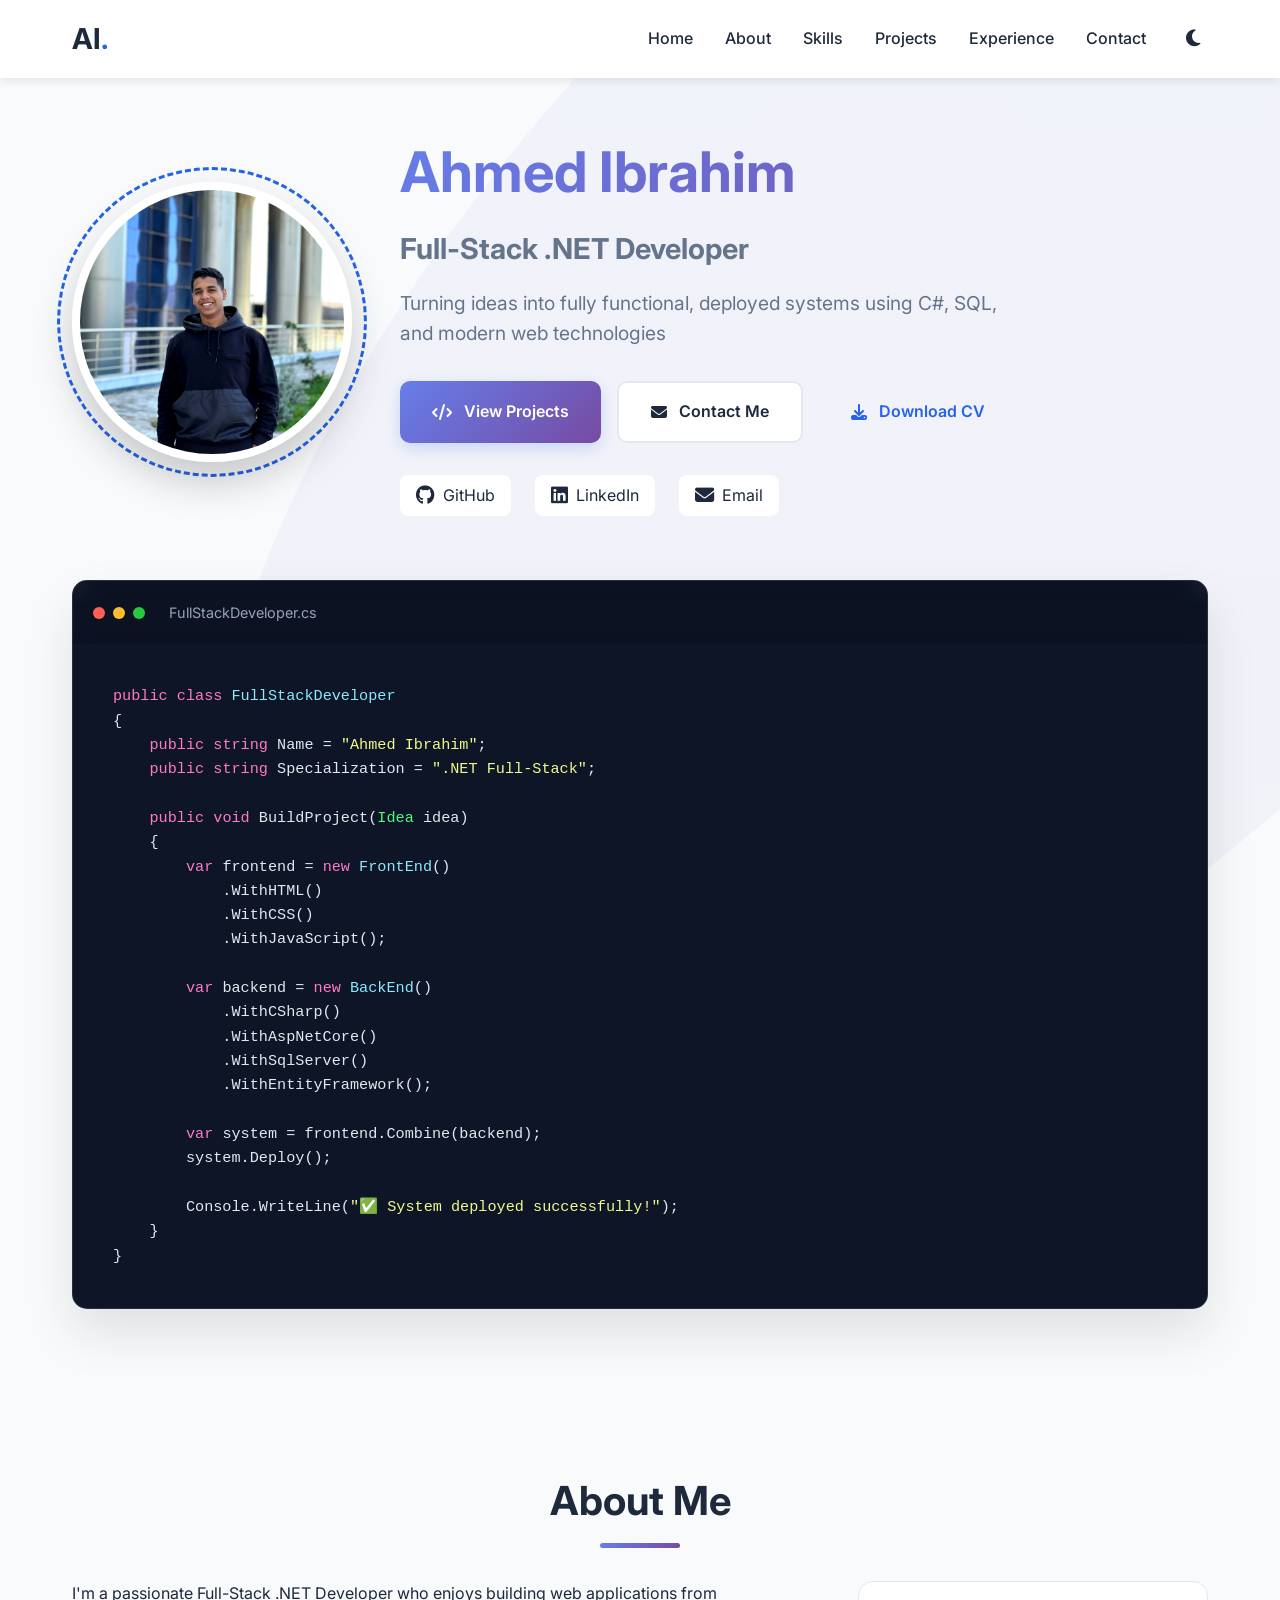
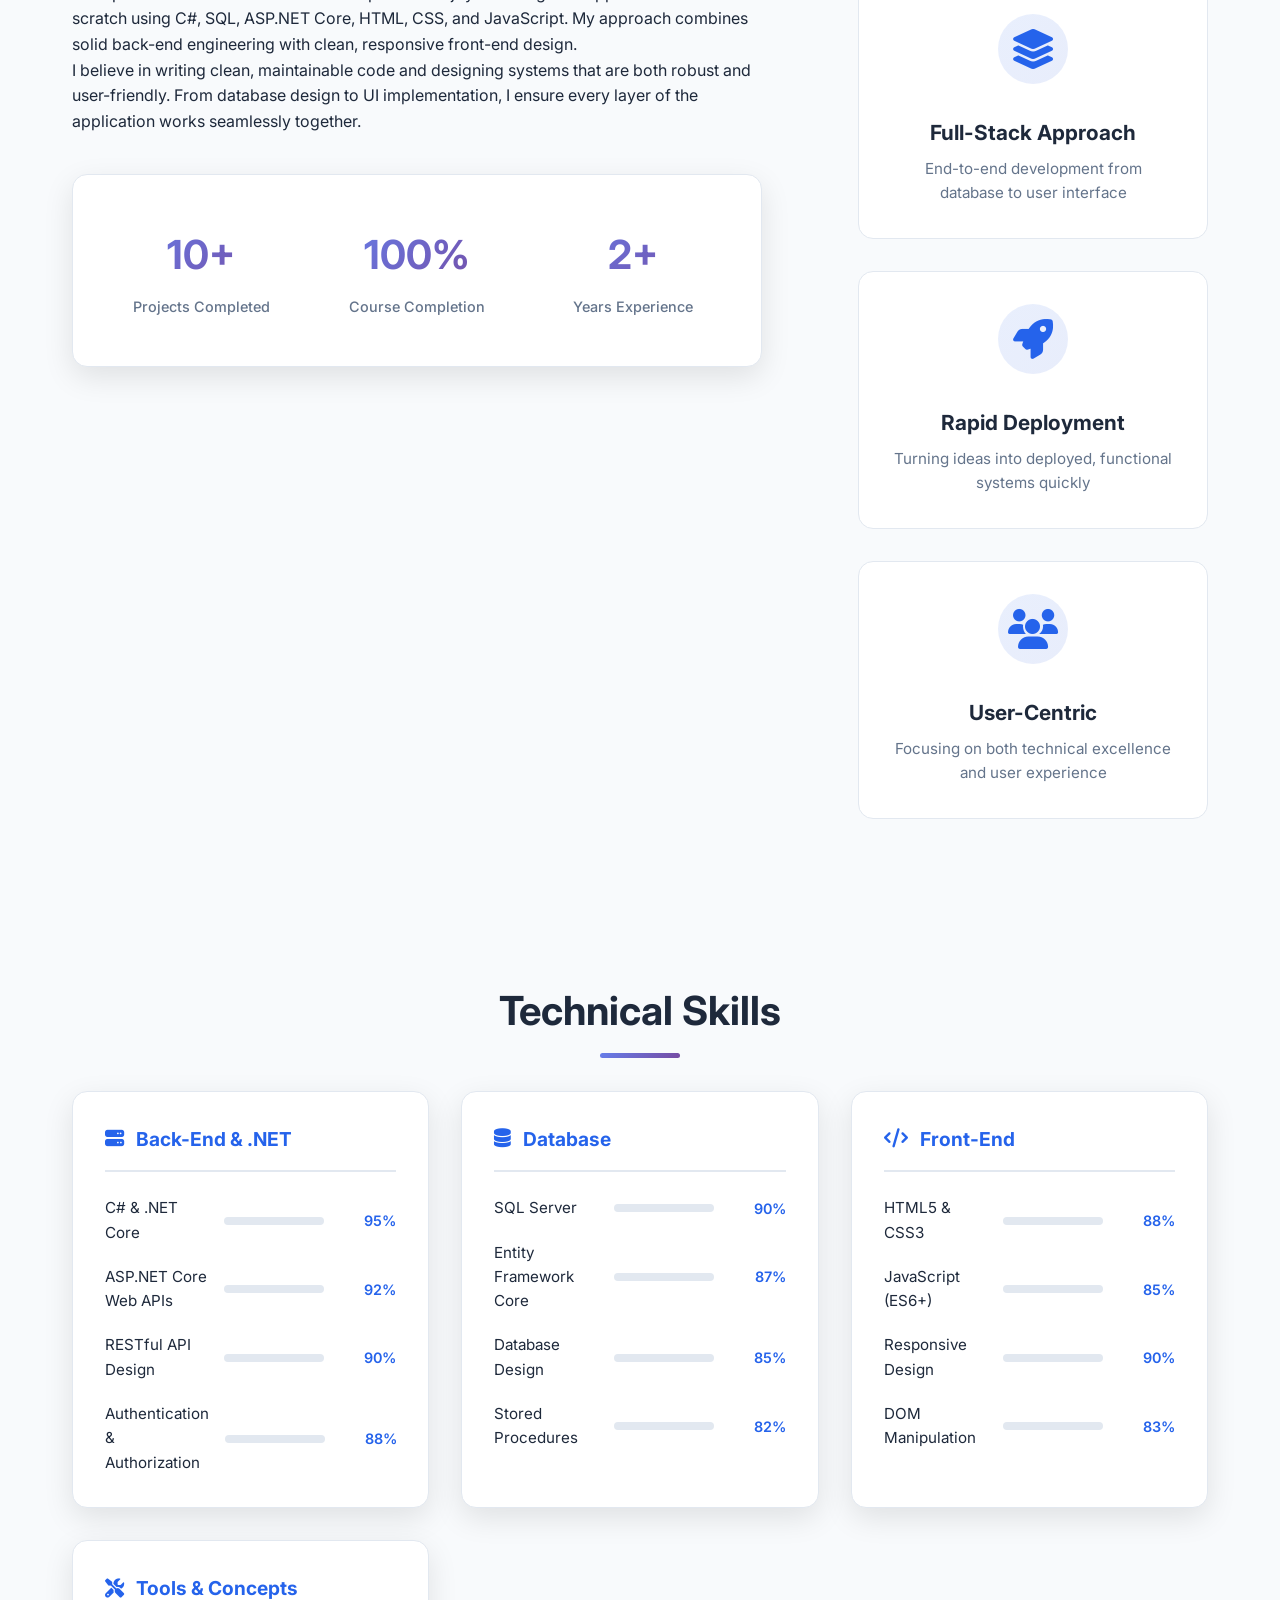
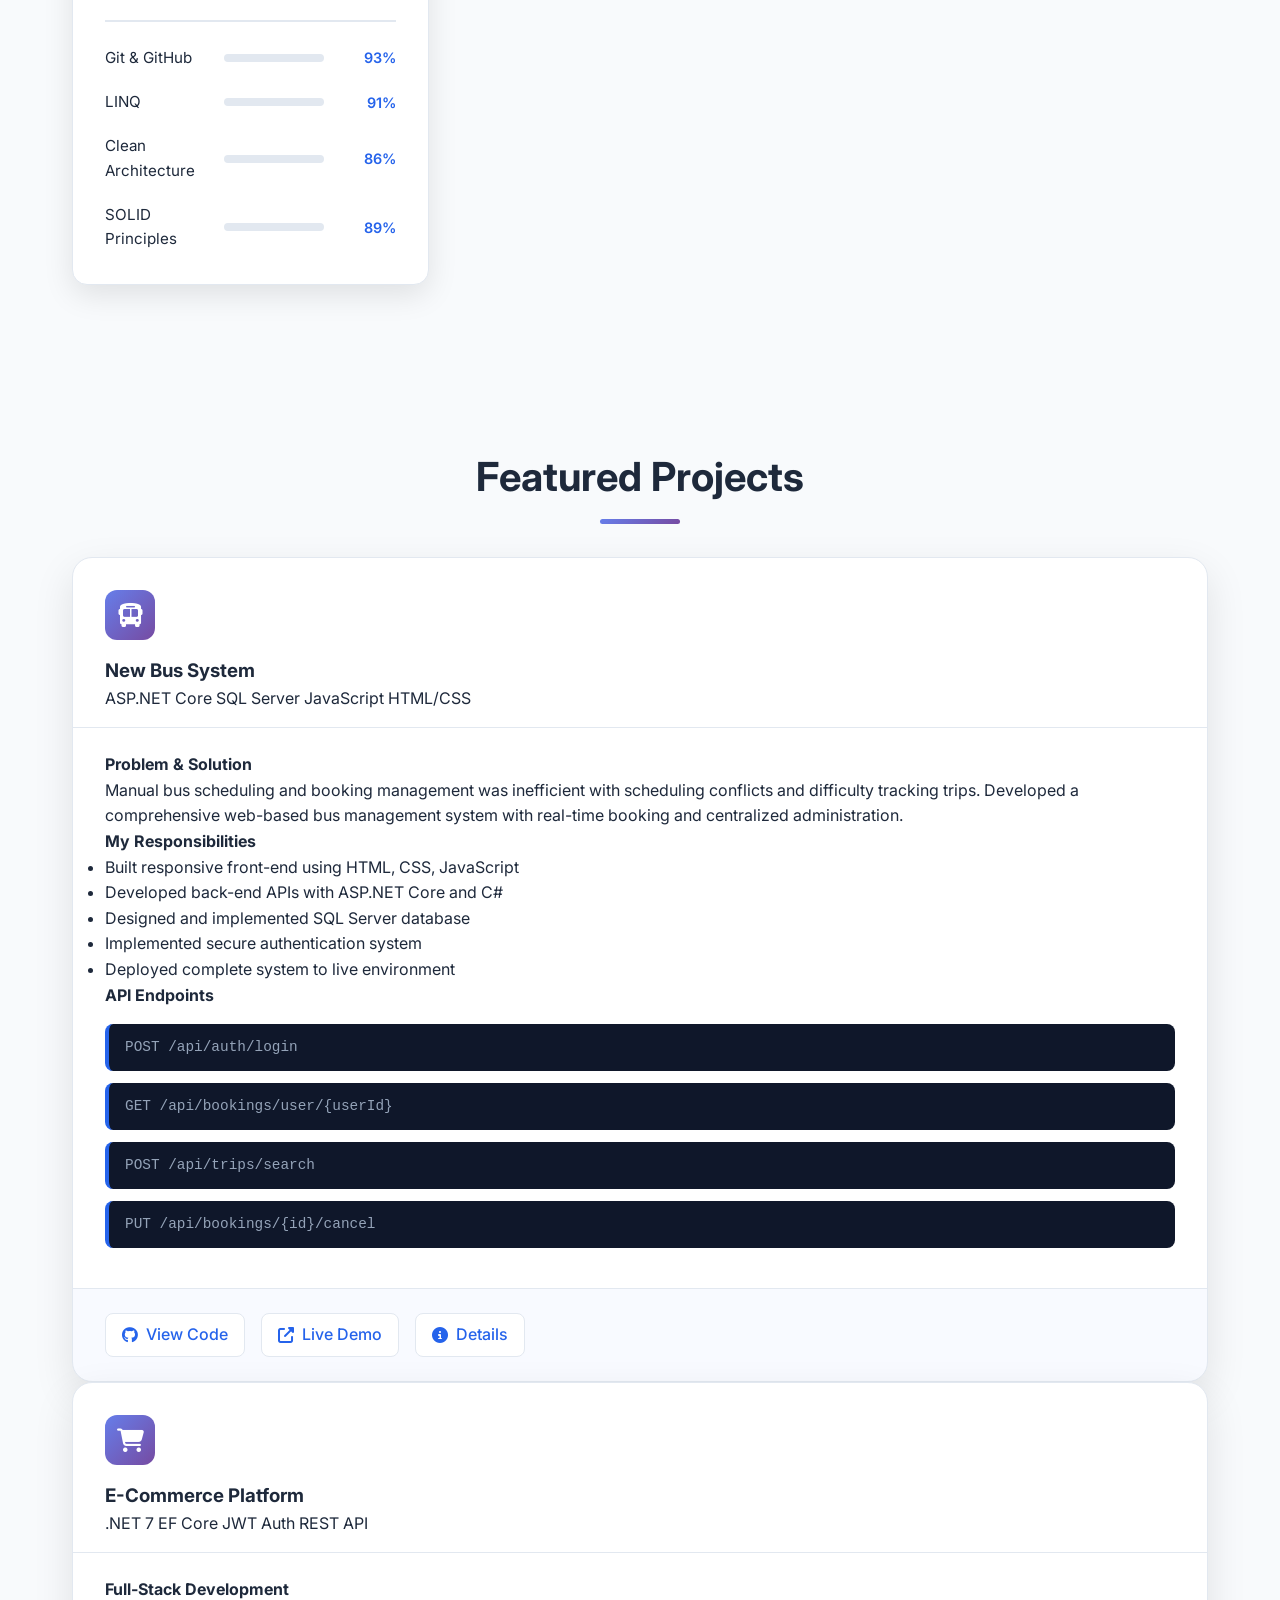
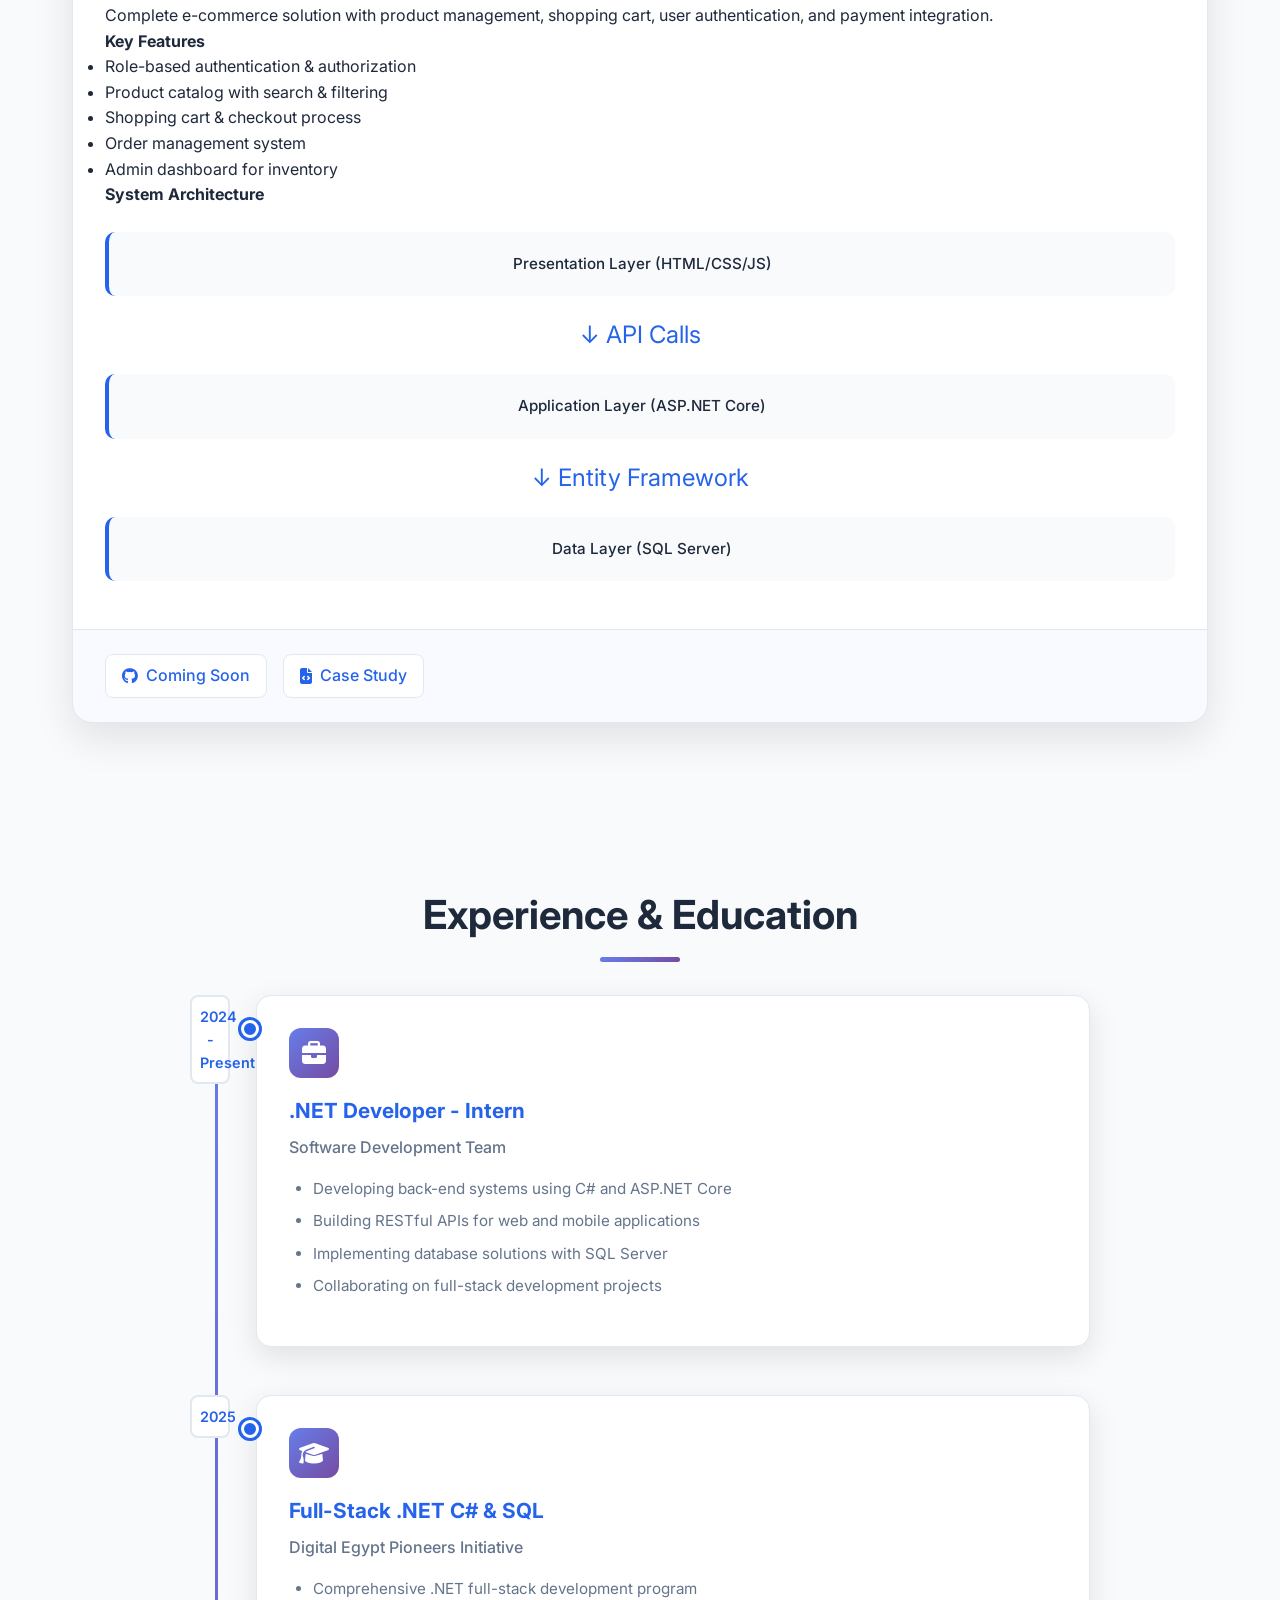
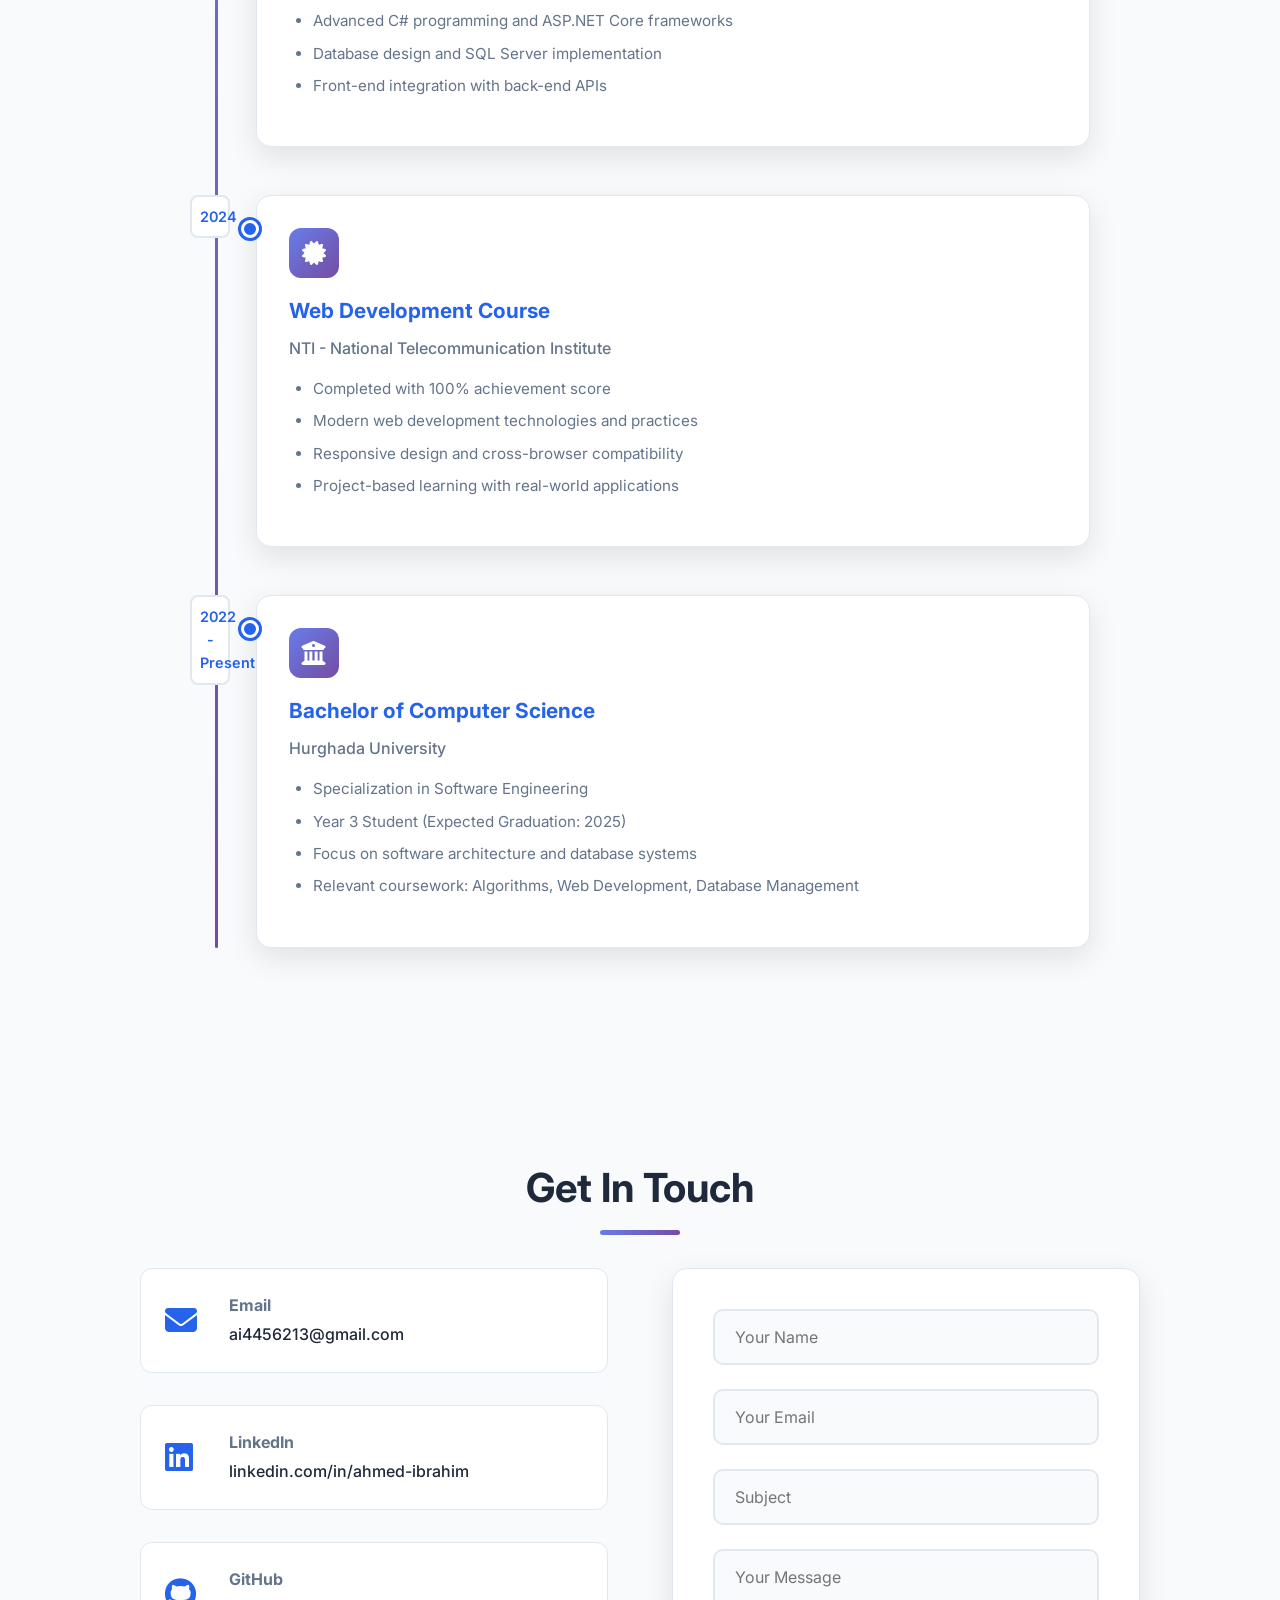
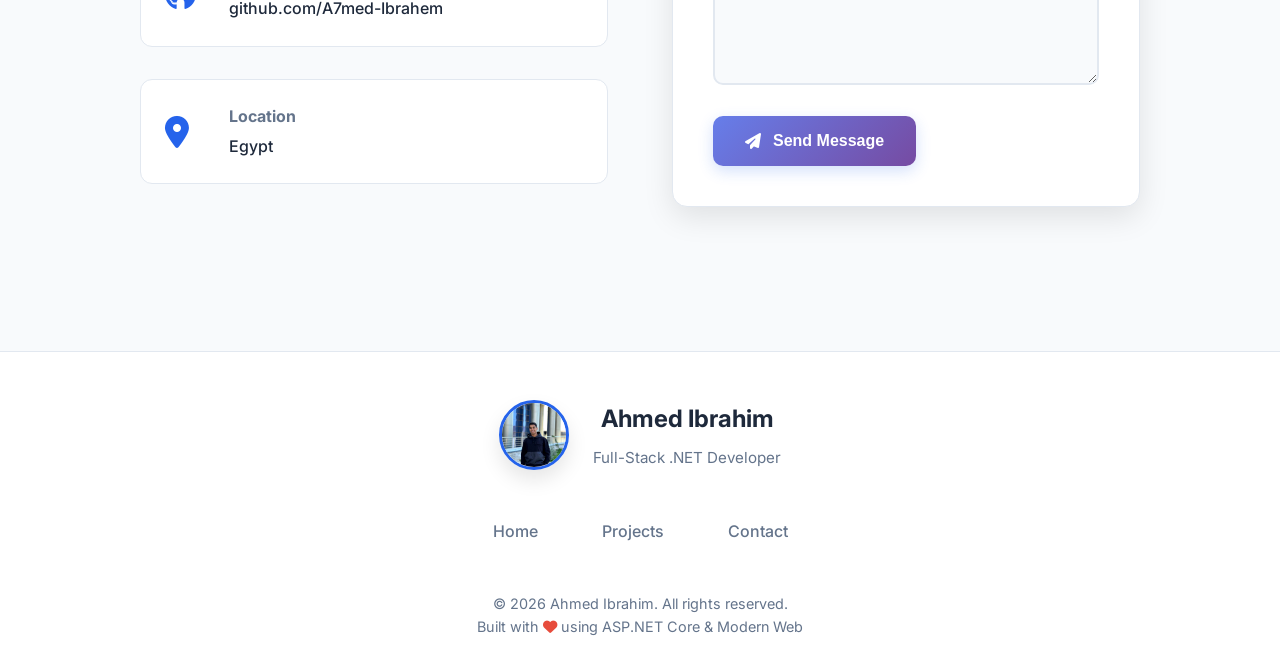
==== index.html @ 518f1fa4 "Initial commit" ====
<!doctype html>
<html lang="en">
  <head>
    <meta charset="UTF-8" />
    <meta name="viewport" content="width=device-width, initial-scale=1.0" />
    <title>Ahmed Ibrahim | Full-Stack .NET Developer</title>
    <meta
      name="description"
      content="Full-Stack .NET Developer specializing in C#, ASP.NET Core, SQL Server, and modern web development. Turning ideas into fully functional systems."
    />
    <meta
      name="keywords"
      content=".NET Developer, C#, ASP.NET Core, SQL Server, Full-Stack, Web Development"
    />
    <meta name="author" content="Ahmed Ibrahim" />

    <!-- Open Graph for LinkedIn -->
    <meta
      property="og:title"
      content="Ahmed Ibrahim | Full-Stack .NET Developer"
    />
    <meta
      property="og:description"
      content="Building scalable web applications with .NET technologies"
    />
    <meta property="og:image" content="assets/images/profile.jpg" />
    <meta property="og:url" content="https://ahmedibrahim.dev" />

    <link rel="stylesheet" href="style.css" />
    <link
      rel="stylesheet"
      href="https://cdnjs.cloudflare.com/ajax/libs/font-awesome/6.4.0/css/all.min.css"
    />
    <link
      href="https://fonts.googleapis.com/css2?family=Inter:wght@300;400;500;600;700&display=swap"
      rel="stylesheet"
    />
    <link rel="icon" type="image/x-icon" href="assets/images/favicon.ico" />
  </head>

  <body>
    <!-- Navigation -->
    <nav class="navbar">
      <div class="container">
        <a href="#" class="logo">AI<span class="dot">.</span></a>
        <ul class="nav-links">
          <li><a href="#home">Home</a></li>
          <li><a href="#about">About</a></li>
          <li><a href="#skills">Skills</a></li>
          <li><a href="#projects">Projects</a></li>
          <li><a href="#experience">Experience</a></li>
          <li><a href="#contact">Contact</a></li>
          <li>
            <button id="theme-toggle" aria-label="Toggle dark mode">
              <i class="fas fa-moon"></i>
            </button>
          </li>
        </ul>
        <button class="menu-toggle" aria-label="Toggle menu">
          <i class="fas fa-bars"></i>
        </button>
      </div>
    </nav>

    <!-- Hero Section with Profile Photo -->
    <section id="home" class="hero">
      <div class="container">
        <div class="hero-content">
          <!-- Profile Photo -->
          <div class="profile-photo-container">
            <div class="profile-photo">
              <img
                src="photo.jpg.jpeg"
                alt="Ahmed Ibrahim - Full Stack .NET Developer"
                class="profile-img"
                id="profileImg"
                onerror="
                  this.src =
                    '[data-uri]'
                "
              />
              <div class="photo-frame"></div>
            </div>
          </div>

          <!-- Personal Info -->
          <div class="hero-info">
            <h1 class="hero-title">Ahmed Ibrahim</h1>
            <h2 class="hero-subtitle">Full-Stack .NET Developer</h2>
            <p class="hero-tagline">
              Turning ideas into fully functional, deployed systems using C#,
              SQL, and modern web technologies
            </p>

            <div class="hero-buttons">
              <a href="#projects" class="btn btn-primary">
                <i class="fas fa-code"></i> View Projects
              </a>
              <a href="#contact" class="btn btn-secondary">
                <i class="fas fa-envelope"></i> Contact Me
              </a>
              <a
                href="assets/Ahmed_Ibrahim_CV.pdf"
                class="btn btn-outline"
                download
              >
                <i class="fas fa-download"></i> Download CV
              </a>
            </div>

            <!-- Social Links -->
            <div class="hero-social">
              <a
                href="https://github.com/A7med-Ibrahem"
                target="_blank"
                aria-label="GitHub"
                class="social-link"
              >
                <i class="fab fa-github"></i>
                <span>GitHub</span>
              </a>
              <a
                href="https://www.linkedin.com/in/ahmed-ibrahim-36b91a1bb"
                target="_blank"
                aria-label="LinkedIn"
                class="social-link"
              >
                <i class="fab fa-linkedin"></i>
                <span>LinkedIn</span>
              </a>
              <a
                href="mailto:ai4456213@gmail.com"
                aria-label="Email"
                class="social-link"
              >
                <i class="fas fa-envelope"></i>
                <span>Email</span>
              </a>
            </div>
          </div>
        </div>

        <!-- Code Visual -->
        <div class="hero-visual">
          <div class="code-visual">
            <div class="code-window">
              <div class="code-header">
                <span class="code-dot red"></span>
                <span class="code-dot yellow"></span>
                <span class="code-dot green"></span>
                <span class="code-title">FullStackDeveloper.cs</span>
              </div>
              <pre class="code-content">
<span class="code-keyword">public class</span> <span class="code-class">FullStackDeveloper</span>
{
    <span class="code-keyword">public string</span> Name = <span class="code-string">"Ahmed Ibrahim"</span>;
    <span class="code-keyword">public string</span> Specialization = <span class="code-string">".NET Full-Stack"</span>;
    
    <span class="code-keyword">public void</span> BuildProject(<span class="code-interface">Idea</span> idea)
    {
        <span class="code-keyword">var</span> frontend = <span class="code-keyword">new</span> <span class="code-class">FrontEnd</span>()
            .WithHTML()
            .WithCSS()
            .WithJavaScript();
            
        <span class="code-keyword">var</span> backend = <span class="code-keyword">new</span> <span class="code-class">BackEnd</span>()
            .WithCSharp()
            .WithAspNetCore()
            .WithSqlServer()
            .WithEntityFramework();
            
        <span class="code-keyword">var</span> system = frontend.Combine(backend);
        system.Deploy();
        
        Console.WriteLine(<span class="code-string">"✅ System deployed successfully!"</span>);
    }
}</pre>
            </div>
          </div>
        </div>
      </div>
    </section>

    <!-- About Section -->
    <section id="about" class="about">
      <div class="container">
        <h2 class="section-title">About Me</h2>
        <div class="about-content">
          <div class="about-text">
            <p>
              I'm a passionate Full-Stack .NET Developer who enjoys building web
              applications from scratch using C#, SQL, ASP.NET Core, HTML, CSS,
              and JavaScript. My approach combines solid back-end engineering
              with clean, responsive front-end design.
            </p>
            <p>
              I believe in writing clean, maintainable code and designing
              systems that are both robust and user-friendly. From database
              design to UI implementation, I ensure every layer of the
              application works seamlessly together.
            </p>

            <div class="about-stats">
              <div class="stat">
                <h3>10+</h3>
                <p>Projects Completed</p>
              </div>
              <div class="stat">
                <h3>100%</h3>
                <p>Course Completion</p>
              </div>
              <div class="stat">
                <h3>2+</h3>
                <p>Years Experience</p>
              </div>
            </div>
          </div>

          <div class="about-highlights">
            <div class="highlight">
              <i class="fas fa-layer-group"></i>
              <h3>Full-Stack Approach</h3>
              <p>End-to-end development from database to user interface</p>
            </div>
            <div class="highlight">
              <i class="fas fa-rocket"></i>
              <h3>Rapid Deployment</h3>
              <p>Turning ideas into deployed, functional systems quickly</p>
            </div>
            <div class="highlight">
              <i class="fas fa-users"></i>
              <h3>User-Centric</h3>
              <p>Focusing on both technical excellence and user experience</p>
            </div>
          </div>
        </div>
      </div>
    </section>

    <!-- Skills Section -->
    <section id="skills" class="skills">
      <div class="container">
        <h2 class="section-title">Technical Skills</h2>
        <div class="skills-grid">
          <!-- Back-End Skills -->
          <div class="skill-category">
            <h3><i class="fas fa-server"></i> Back-End & .NET</h3>
            <div class="skill-list">
              <div class="skill-item">
                <span>C# & .NET Core</span>
                <div class="skill-level" data-level="95"></div>
                <span class="skill-percent">95%</span>
              </div>
              <div class="skill-item">
                <span>ASP.NET Core Web APIs</span>
                <div class="skill-level" data-level="92"></div>
                <span class="skill-percent">92%</span>
              </div>
              <div class="skill-item">
                <span>RESTful API Design</span>
                <div class="skill-level" data-level="90"></div>
                <span class="skill-percent">90%</span>
              </div>
              <div class="skill-item">
                <span>Authentication & Authorization</span>
                <div class="skill-level" data-level="88"></div>
                <span class="skill-percent">88%</span>
              </div>
            </div>
          </div>

          <!-- Database Skills -->
          <div class="skill-category">
            <h3><i class="fas fa-database"></i> Database</h3>
            <div class="skill-list">
              <div class="skill-item">
                <span>SQL Server</span>
                <div class="skill-level" data-level="90"></div>
                <span class="skill-percent">90%</span>
              </div>
              <div class="skill-item">
                <span>Entity Framework Core</span>
                <div class="skill-level" data-level="87"></div>
                <span class="skill-percent">87%</span>
              </div>
              <div class="skill-item">
                <span>Database Design</span>
                <div class="skill-level" data-level="85"></div>
                <span class="skill-percent">85%</span>
              </div>
              <div class="skill-item">
                <span>Stored Procedures</span>
                <div class="skill-level" data-level="82"></div>
                <span class="skill-percent">82%</span>
              </div>
            </div>
          </div>

          <!-- Front-End Skills -->
          <div class="skill-category">
            <h3><i class="fas fa-code"></i> Front-End</h3>
            <div class="skill-list">
              <div class="skill-item">
                <span>HTML5 & CSS3</span>
                <div class="skill-level" data-level="88"></div>
                <span class="skill-percent">88%</span>
              </div>
              <div class="skill-item">
                <span>JavaScript (ES6+)</span>
                <div class="skill-level" data-level="85"></div>
                <span class="skill-percent">85%</span>
              </div>
              <div class="skill-item">
                <span>Responsive Design</span>
                <div class="skill-level" data-level="90"></div>
                <span class="skill-percent">90%</span>
              </div>
              <div class="skill-item">
                <span>DOM Manipulation</span>
                <div class="skill-level" data-level="83"></div>
                <span class="skill-percent">83%</span>
              </div>
            </div>
          </div>

          <!-- Tools & Concepts -->
          <div class="skill-category">
            <h3><i class="fas fa-tools"></i> Tools & Concepts</h3>
            <div class="skill-list">
              <div class="skill-item">
                <span>Git & GitHub</span>
                <div class="skill-level" data-level="93"></div>
                <span class="skill-percent">93%</span>
              </div>
              <div class="skill-item">
                <span>LINQ</span>
                <div class="skill-level" data-level="91"></div>
                <span class="skill-percent">91%</span>
              </div>
              <div class="skill-item">
                <span>Clean Architecture</span>
                <div class="skill-level" data-level="86"></div>
                <span class="skill-percent">86%</span>
              </div>
              <div class="skill-item">
                <span>SOLID Principles</span>
                <div class="skill-level" data-level="89"></div>
                <span class="skill-percent">89%</span>
              </div>
            </div>
          </div>
        </div>
      </div>
    </section>

    <!-- Projects Section -->
    <section id="projects" class="projects">
      <div class="container">
        <h2 class="section-title">Featured Projects</h2>
        <div class="projects-grid">
          <!-- New Bus System Project -->
          <div class="project-card">
            <div class="project-header">
              <div class="project-icon">
                <i class="fas fa-bus"></i>
              </div>
              <h3>New Bus System</h3>
              <div class="project-tags">
                <span class="tag">ASP.NET Core</span>
                <span class="tag">SQL Server</span>
                <span class="tag">JavaScript</span>
                <span class="tag">HTML/CSS</span>
              </div>
            </div>
            <div class="project-content">
              <h4>Problem & Solution</h4>
              <p>
                Manual bus scheduling and booking management was inefficient
                with scheduling conflicts and difficulty tracking trips.
                Developed a comprehensive web-based bus management system with
                real-time booking and centralized administration.
              </p>

              <h4>My Responsibilities</h4>
              <ul>
                <li>Built responsive front-end using HTML, CSS, JavaScript</li>
                <li>Developed back-end APIs with ASP.NET Core and C#</li>
                <li>Designed and implemented SQL Server database</li>
                <li>Implemented secure authentication system</li>
                <li>Deployed complete system to live environment</li>
              </ul>

              <h4>API Endpoints</h4>
              <div class="api-features">
                <code>POST /api/auth/login</code>
                <code>GET /api/bookings/user/{userId}</code>
                <code>POST /api/trips/search</code>
                <code>PUT /api/bookings/{id}/cancel</code>
              </div>
            </div>
            <div class="project-footer">
              <a
                href="https://github.com/Yusuf-Hussien/New-Bus-App"
                target="_blank"
                class="btn-icon"
              >
                <i class="fab fa-github"></i> View Code
              </a>
              <a
                href="https://newbus.vercel.app/login.html"
                target="_blank"
                class="btn-icon"
              >
                <i class="fas fa-external-link-alt"></i> Live Demo
              </a>
              <a
                href="#"
                class="btn-icon"
                onclick="showProjectDetails('bus-system')"
              >
                <i class="fas fa-info-circle"></i> Details
              </a>
            </div>
          </div>

          <!-- E-Commerce Platform -->
          <div class="project-card">
            <div class="project-header">
              <div class="project-icon">
                <i class="fas fa-shopping-cart"></i>
              </div>
              <h3>E-Commerce Platform</h3>
              <div class="project-tags">
                <span class="tag">.NET 7</span>
                <span class="tag">EF Core</span>
                <span class="tag">JWT Auth</span>
                <span class="tag">REST API</span>
              </div>
            </div>
            <div class="project-content">
              <h4>Full-Stack Development</h4>
              <p>
                Complete e-commerce solution with product management, shopping
                cart, user authentication, and payment integration.
              </p>

              <h4>Key Features</h4>
              <ul>
                <li>Role-based authentication & authorization</li>
                <li>Product catalog with search & filtering</li>
                <li>Shopping cart & checkout process</li>
                <li>Order management system</li>
                <li>Admin dashboard for inventory</li>
              </ul>

              <h4>System Architecture</h4>
              <div class="architecture-diagram">
                <div class="arch-layer">Presentation Layer (HTML/CSS/JS)</div>
                <div class="arch-arrow">↓ API Calls</div>
                <div class="arch-layer">Application Layer (ASP.NET Core)</div>
                <div class="arch-arrow">↓ Entity Framework</div>
                <div class="arch-layer">Data Layer (SQL Server)</div>
              </div>
            </div>
            <div class="project-footer">
              <a href="#" class="btn-icon"
                ><i class="fab fa-github"></i> Coming Soon</a
              >
              <a href="#" class="btn-icon"
                ><i class="fas fa-file-code"></i> Case Study</a
              >
            </div>
          </div>
        </div>
      </div>
    </section>

    <!-- Experience & Education Section -->
    <section id="experience" class="experience">
      <div class="container">
        <h2 class="section-title">Experience & Education</h2>
        <div class="timeline">
          <!-- Experience -->
          <div class="timeline-item">
            <div class="timeline-date">2024 - Present</div>
            <div class="timeline-content">
              <div class="timeline-icon">
                <i class="fas fa-briefcase"></i>
              </div>
              <h3>.NET Developer - Intern</h3>
              <h4>Software Development Team</h4>
              <ul>
                <li>Developing back-end systems using C# and ASP.NET Core</li>
                <li>Building RESTful APIs for web and mobile applications</li>
                <li>Implementing database solutions with SQL Server</li>
                <li>Collaborating on full-stack development projects</li>
              </ul>
            </div>
          </div>

          <!-- Training -->
          <div class="timeline-item">
            <div class="timeline-date">2025</div>
            <div class="timeline-content">
              <div class="timeline-icon">
                <i class="fas fa-graduation-cap"></i>
              </div>
              <h3>Full-Stack .NET C# & SQL</h3>
              <h4>Digital Egypt Pioneers Initiative</h4>
              <ul>
                <li>Comprehensive .NET full-stack development program</li>
                <li>Advanced C# programming and ASP.NET Core frameworks</li>
                <li>Database design and SQL Server implementation</li>
                <li>Front-end integration with back-end APIs</li>
              </ul>
            </div>
          </div>

          <div class="timeline-item">
            <div class="timeline-date">2024</div>
            <div class="timeline-content">
              <div class="timeline-icon">
                <i class="fas fa-certificate"></i>
              </div>
              <h3>Web Development Course</h3>
              <h4>NTI - National Telecommunication Institute</h4>
              <ul>
                <li>Completed with 100% achievement score</li>
                <li>Modern web development technologies and practices</li>
                <li>Responsive design and cross-browser compatibility</li>
                <li>Project-based learning with real-world applications</li>
              </ul>
            </div>
          </div>

          <!-- Education -->
          <div class="timeline-item">
            <div class="timeline-date">2022 - Present</div>
            <div class="timeline-content">
              <div class="timeline-icon">
                <i class="fas fa-university"></i>
              </div>
              <h3>Bachelor of Computer Science</h3>
              <h4>Hurghada University</h4>
              <ul>
                <li>Specialization in Software Engineering</li>
                <li>Year 3 Student (Expected Graduation: 2025)</li>
                <li>Focus on software architecture and database systems</li>
                <li>
                  Relevant coursework: Algorithms, Web Development, Database
                  Management
                </li>
              </ul>
            </div>
          </div>
        </div>
      </div>
    </section>

    <!-- Contact Section -->
    <section id="contact" class="contact">
      <div class="container">
        <h2 class="section-title">Get In Touch</h2>
        <div class="contact-container">
          <div class="contact-info">
            <div class="contact-item">
              <i class="fas fa-envelope"></i>
              <div>
                <h3>Email</h3>
                <a href="mailto:ai4456213@gmail.com">ai4456213@gmail.com</a>
              </div>
            </div>
            <div class="contact-item">
              <i class="fab fa-linkedin"></i>
              <div>
                <h3>LinkedIn</h3>
                <a
                  href="https://www.linkedin.com/in/ahmed-ibrahim-36b91a1bb"
                  target="_blank"
                  >linkedin.com/in/ahmed-ibrahim</a
                >
              </div>
            </div>
            <div class="contact-item">
              <i class="fab fa-github"></i>
              <div>
                <h3>GitHub</h3>
                <a href="https://github.com/A7med-Ibrahem" target="_blank"
                  >github.com/A7med-Ibrahem</a
                >
              </div>
            </div>
            <div class="contact-item">
              <i class="fas fa-map-marker-alt"></i>
              <div>
                <h3>Location</h3>
                <p>Egypt</p>
              </div>
            </div>
          </div>
          <form
            class="contact-form"
            id="contactForm"
            action="https://formspree.io/f/mdklrpqo"
            method="POST"
          >
            <div class="form-group">
              <input
                type="text"
                id="name"
                name="name"
                placeholder="Your Name"
                required
              />
            </div>
            <div class="form-group">
              <input
                type="email"
                id="email"
                name="email"
                placeholder="Your Email"
                required
              />
            </div>
            <div class="form-group">
              <input
                type="text"
                id="subject"
                name="subject"
                placeholder="Subject"
                required
              />
            </div>
            <div class="form-group">
              <textarea
                id="message"
                name="message"
                rows="5"
                placeholder="Your Message"
                required
              ></textarea>
            </div>
            <button type="submit" class="btn btn-primary">
              <i class="fas fa-paper-plane"></i> Send Message
            </button>
          </form>
        </div>
      </div>
    </section>

    <!-- Footer -->
    <footer class="footer">
      <div class="container">
        <div class="footer-content">
          <div class="footer-logo">
            <div class="footer-photo">
              <img src="photo.jpg.jpeg" alt="Ahmed Ibrahim" />
            </div>
            <div class="footer-info">
              <h3>Ahmed Ibrahim</h3>
              <p>Full-Stack .NET Developer</p>
            </div>
          </div>

          <div class="footer-links">
            <a href="#home">Home</a>
            <a href="#projects">Projects</a>
            <a href="#contact">Contact</a>
            <a href="#" id="back-to-top"
              >Back to Top <i class="fas fa-arrow-up"></i
            ></a>
          </div>

          <div class="footer-copyright">
            <p>
              &copy; <span id="currentYear"></span> Ahmed Ibrahim. All rights
              reserved.
            </p>
            <p>
              Built with
              <i class="fas fa-heart" style="color: #e74c3c"></i> using ASP.NET
              Core & Modern Web
            </p>
          </div>
        </div>
      </div>
    </footer>
    <div class="image-lightbox" id="imageLightbox">
      <span class="close-lightbox">&times;</span>
      <img id="lightboxImg" alt="Profile Preview" />
    </div>

    <script src="script.js"></script>
  </body>
</html>
---- style.css ----
:root {
    /* Light theme colors */
    --primary: #2563eb;
    --primary-dark: #1d4ed8;
    --secondary: #64748b;
    --background: #f8fafc;
    --surface: #ffffff;
    --text: #1e293b;
    --text-light: #64748b;
    --border: #e2e8f0;
    --shadow: rgba(0, 0, 0, 0.1);
    --code-bg: #0f172a;
    --gradient: linear-gradient(135deg, #667eea 0%, #764ba2 100%);
    --gradient-primary: linear-gradient(135deg, #2563eb 0%, #1d4ed8 100%);
}

[data-theme="dark"] {
    --primary: #3b82f6;
    --primary-dark: #2563eb;
    --secondary: #94a3b8;
    --background: #0f172a;
    --surface: #1e293b;
    --text: #f1f5f9;
    --text-light: #cbd5e1;
    --border: #334155;
    --shadow: rgba(0, 0, 0, 0.3);
    --code-bg: #020617;
}

/* Reset & Base */
* {
    margin: 0;
    padding: 0;
    box-sizing: border-box;
}

html {
    scroll-behavior: smooth;
}

body {
    font-family: 'Inter', sans-serif;
    background-color: var(--background);
    color: var(--text);
    line-height: 1.6;
    transition: background-color 0.3s, color 0.3s;
}

.container {
    max-width: 1200px;
    margin: 0 auto;
    padding: 0 2rem;
}

section {
    padding: 5rem 0;
}

/* Profile Photo Styles */
.hero-content {
    display: flex;
    flex-direction: column;
    align-items: center;
    text-align: center;
    gap: 3rem;
    margin-bottom: 4rem;
}

@media (min-width: 992px) {
    .hero-content {
        flex-direction: row;
        text-align: left;
        align-items: center;
    }
}

.profile-photo-container {
    flex: 0 0 auto;
}

.profile-photo {
    position: relative;
    width: 280px;
    height: 280px;
    margin: 0 auto;
}

.profile-img {
    width: 100%;
    height: 100%;
    border-radius: 50%;
    object-fit: cover;
    border: 8px solid var(--surface);
    box-shadow: 0 20px 40px rgba(0,0,0,0.2);
    transition: transform 0.4s ease, box-shadow 0.4s ease, border-color 0.4s ease;
    image-rendering: auto;
}

.image-lightbox {
    position: fixed;
    inset: 0;
    background: rgba(0,0,0,0.85);
    display: flex;
    align-items: center;
    justify-content: center;
    opacity: 0;
    visibility: hidden;
    transition: all 0.3s ease;
    z-index: 9999;
}

.image-lightbox.active {
    opacity: 1;
    visibility: visible;
}

.image-lightbox img {
    max-width: 90%;
    max-height: 90%;
    border-radius: 16px;
    box-shadow: 0 30px 80px rgba(0,0,0,0.6);
    animation: zoomIn 0.3s ease;
}

.close-lightbox {
    position: absolute;
    top: 30px;
    right: 40px;
    font-size: 40px;
    color: #fff;
    cursor: pointer;
}
.profile-img {
    cursor: zoom-in;
}

@keyframes zoomIn {
    from {
        transform: scale(0.8);
        opacity: 0;
    }
    to {
        transform: scale(1);
        opacity: 1;
    }
}

.profile-img:hover {
    transform: scale(1.05);
    box-shadow: 0 30px 60px var(--shadow);
    border-color: var(--primary);
}

.photo-frame {
    position: absolute;
    top: -15px;
    left: -15px;
    right: -15px;
    bottom: -15px;
    border: 3px dashed var(--primary);
    border-radius: 50%;
    z-index: -1;
    animation: rotate 20s linear infinite;
}

@keyframes float {
    0%, 100% { transform: translateY(0); }
    50% { transform: translateY(-10px); }
}

@keyframes rotate {
    0% { transform: rotate(0deg); }
    100% { transform: rotate(360deg); }
}

.hero-info {
    flex: 1;
}

.hero-title {
    font-size: 3.5rem;
    margin-bottom: 0.5rem;
    background: var(--gradient);
    -webkit-background-clip: text;
    -webkit-text-fill-color: transparent;
    background-clip: text;
}

.hero-subtitle {
    font-size: 1.8rem;
    color: var(--text-light);
    margin-bottom: 1rem;
}

.hero-tagline {
    font-size: 1.2rem;
    margin-bottom: 2rem;
    color: var(--text-light);
    max-width: 600px;
}

.hero-buttons {
    display: flex;
    flex-wrap: wrap;
    gap: 1rem;
    margin-bottom: 2rem;
}

.btn {
    display: inline-flex;
    align-items: center;
    justify-content: center;
    padding: 0.8rem 1.8rem;
    border-radius: 8px;
    font-weight: 600;
    text-decoration: none;
    transition: all 0.3s;
    border: none;
    cursor: pointer;
    gap: 0.5rem;
}

.btn-primary {
    background: var(--gradient);
    color: white;
}

.btn-primary:hover {
    transform: translateY(-2px);
    box-shadow: 0 10px 20px var(--shadow);
}

.btn-secondary {
    background-color: var(--surface);
    color: var(--text);
    border: 2px solid var(--border);
}

.btn-secondary:hover {
    border-color: var(--primary);
    color: var(--primary);
}

.btn-outline {
    background: transparent;
    color: var(--primary);
    border: 2px solid var(--primary);
}

.btn-outline:hover {
    background: var(--primary);
    color: white;
}

.hero-social {
    display: flex;
    gap: 1.5rem;
    flex-wrap: wrap;
    justify-content: center;
}

@media (min-width: 992px) {
    .hero-social {
        justify-content: flex-start;
    }
}

.social-link {
    display: inline-flex;
    align-items: center;
    gap: 0.5rem;
    color: var(--text);
    text-decoration: none;
    padding: 0.5rem 1rem;
    border-radius: 8px;
    transition: all 0.3s;
    background: var(--surface);
}

.social-link:hover {
    background: var(--gradient);
    color: white;
    transform: translateY(-2px);
}

.social-link i {
    font-size: 1.2rem;
}

/* About Section Updates */
.about-stats {
    display: flex;
    justify-content: space-around;
    margin: 2rem 0;
    padding: 2rem;
    background: var(--surface);
    border-radius: 15px;
    box-shadow: 0 10px 30px var(--shadow);
}

.stat {
    text-align: center;
}

.stat h3 {
    font-size: 2.5rem;
    color: var(--primary);
    margin-bottom: 0.5rem;
}

.stat p {
    color: var(--text-light);
}

/* Skills Section Updates */
.skill-percent {
    font-size: 0.9rem;
    color: var(--primary);
    font-weight: 600;
    margin-left: 1rem;
}

.skill-level::after {
    animation-delay: calc(var(--animation-order, 0) * 0.2s);
}

/* Project Card Updates */
.project-icon {
    width: 50px;
    height: 50px;
    background: var(--gradient);
    border-radius: 12px;
    display: flex;
    align-items: center;
    justify-content: center;
    margin-bottom: 1rem;
    color: white;
    font-size: 1.5rem;
}

.project-header {
    display: flex;
    flex-direction: column;
    align-items: flex-start;
}

/* Timeline Updates */
.timeline-icon {
    width: 40px;
    height: 40px;
    background: var(--gradient);
    border-radius: 50%;
    display: flex;
    align-items: center;
    justify-content: center;
    color: white;
    margin-bottom: 1rem;
}

/* Footer Updates */
.footer-content {
    display: flex;
    flex-direction: column;
    gap: 2rem;
}

.footer-logo {
    display: flex;
    align-items: center;
    gap: 1rem;
}

.footer-photo {
    width: 60px;
    height: 60px;
}

.footer-photo img {
    width: 100%;
    height: 100%;
    border-radius: 50%;
    object-fit: cover;
    border: 3px solid var(--primary);
}

.footer-links {
    display: flex;
    flex-wrap: wrap;
    gap: 1rem;
    justify-content: center;
}

.footer-links a {
    color: var(--text-light);
    text-decoration: none;
    transition: color 0.3s;
}

.footer-links a:hover {
    color: var(--primary);
}

.footer-copyright {
    text-align: center;
    color: var(--text-light);
    font-size: 0.9rem;
}

#back-to-top {
    position: fixed;
    bottom: 30px;
    right: 30px;
    background: var(--gradient);
    color: white;
    width: 50px;
    height: 50px;
    border-radius: 50%;
    display: flex;
    align-items: center;
    justify-content: center;
    text-decoration: none;
    box-shadow: 0 5px 15px var(--shadow);
    z-index: 100;
    opacity: 0;
    transform: translateY(20px);
    transition: all 0.3s;
}

#back-to-top.visible {
    opacity: 1;
    transform: translateY(0);
}

#back-to-top i {
    font-size: 1.2rem;
}

#back-to-top span {
    display: none;
}

@media (min-width: 768px) {
    #back-to-top {
        width: auto;
        height: auto;
        padding: 0.8rem 1.5rem;
        border-radius: 25px;
    }
    
    #back-to-top span {
        display: inline;
        margin-right: 0.5rem;
    }
    
    #back-to-top i {
        font-size: 1rem;
    }
}

/* Code Window */
.code-window {
    background: var(--code-bg);
    border-radius: 10px;
    overflow: hidden;
    box-shadow: 0 20px 40px var(--shadow);
    margin-top: 2rem;
}

.code-header {
    display: flex;
    align-items: center;
    padding: 1rem;
    background: rgba(255, 255, 255, 0.1);
}

.code-dot {
    width: 12px;
    height: 12px;
    border-radius: 50%;
    margin-right: 0.5rem;
}

.red { background: #ff5f56; }
.yellow { background: #ffbd2e; }
.green { background: #27ca3f; }

.code-title {
    color: #94a3b8;
    margin-left: 1rem;
    font-size: 0.9rem;
}

.code-content {
    padding: 2rem;
    font-family: 'Courier New', monospace;
    font-size: 0.9rem;
    line-height: 1.5;
    color: #e2e8f0;
    overflow-x: auto;
}

.code-keyword { color: #ff79c6; }
.code-class { color: #8be9fd; }
.code-interface { color: #50fa7b; }
.code-comment { color: #6272a4; }
.code-string { color: #f1fa8c; }

/* Navigation */
.navbar {
    position: fixed;
    top: 0;
    width: 100%;
    background-color: var(--surface);
    box-shadow: 0 2px 10px var(--shadow);
    z-index: 1000;
    transition: all 0.3s;
}

.navbar .container {
    display: flex;
    justify-content: space-between;
    align-items: center;
    padding: 1rem 2rem;
}

.logo {
    font-size: 1.8rem;
    font-weight: 700;
    color: var(--text);
    text-decoration: none;
}

.dot {
    color: var(--primary);
}

.nav-links {
    display: flex;
    list-style: none;
    gap: 2rem;
    align-items: center;
}

.nav-links a {
    text-decoration: none;
    color: var(--text);
    font-weight: 500;
    transition: color 0.3s;
}

.nav-links a:hover {
    color: var(--primary);
}

.menu-toggle {
    display: none;
    background: none;
    border: none;
    color: var(--text);
    font-size: 1.5rem;
    cursor: pointer;
}

#theme-toggle {
    background: none;
    border: none;
    color: var(--text);
    cursor: pointer;
    font-size: 1.2rem;
    padding: 0.5rem;
    border-radius: 50%;
    transition: background-color 0.3s;
}

#theme-toggle:hover {
    background-color: var(--border);
}

/* Responsive Design */
@media (max-width: 992px) {
    .hero-content {
        flex-direction: column;
        text-align: center;
    }
    
    .hero-social {
        justify-content: center;
    }
    
    .nav-links {
        display: none;
    }
    
    .menu-toggle {
        display: block;
    }
    
    .nav-links.active {
        display: flex;
        flex-direction: column;
        position: absolute;
        top: 100%;
        left: 0;
        right: 0;
        background: var(--surface);
        padding: 2rem;
        box-shadow: 0 10px 20px var(--shadow);
    }
}

@media (max-width: 768px) {
    .section-title {
        font-size: 2rem;
    }
    
    .hero-title {
        font-size: 2.5rem;
    }
    
    .hero-subtitle {
        font-size: 1.5rem;
    }
    
    .container {
        padding: 0 1rem;
    }
    
    .about-stats {
        flex-direction: column;
        gap: 1.5rem;
    }
    
    .profile-photo {
        width: 220px;
        height: 220px;
    }
}

/* Animations */
@keyframes fadeInUp {
    from {
        opacity: 0;
        transform: translateY(30px);
    }
    to {
        opacity: 1;
        transform: translateY(0);
    }
}

@keyframes fillSkill {
    from {
        width: 0;
    }
    to {
        width: attr(data-level);
    }
}

.fade-in {
    animation: fadeInUp 0.6s ease-out forwards;
}
/* Fix for About Highlights Section */
.about-highlights {
    display: grid;
    grid-template-columns: repeat(auto-fit, minmax(280px, 1fr));
    gap: 2rem;
    margin-top: 3rem;
}

.highlight {
    background: var(--surface);
    padding: 2rem;
    border-radius: 15px;
    text-align: center;
    transition: all 0.3s ease;
    border: 1px solid var(--border);
    height: 100%;
    display: flex;
    flex-direction: column;
    align-items: center;
}

.highlight:hover {
    transform: translateY(-10px);
    box-shadow: 0 20px 40px var(--shadow);
    border-color: var(--primary);
}

.highlight i {
    font-size: 2.5rem;
    color: var(--primary);
    margin-bottom: 1rem;
    width: 70px;
    height: 70px;
    display: flex;
    align-items: center;
    justify-content: center;
    background: linear-gradient(135deg, rgba(37, 99, 235, 0.1), rgba(29, 78, 216, 0.1));
    border-radius: 50%;
}

.highlight h3 {
    font-size: 1.3rem;
    margin: 1rem 0 0.5rem;
    color: var(--text);
}

.highlight p {
    color: var(--text-light);
    font-size: 0.95rem;
    line-height: 1.6;
    margin: 0;
    flex-grow: 1;
}

/* Fix About Content Layout */
.about-content {
    display: flex;
    flex-direction: column;
    gap: 3rem;
}

.about-text {
    flex: 1;
}

/* Responsive Fixes */
@media (max-width: 768px) {
    .about-highlights {
        grid-template-columns: 1fr;
        gap: 1.5rem;
    }
    
    .highlight {
        padding: 1.5rem;
    }
}

@media (min-width: 992px) {
    .about-content {
        flex-direction: row;
        align-items: flex-start;
    }
    
    .about-text {
        flex: 1;
        padding-right: 3rem;
    }
    
    .about-highlights {
        flex: 0 0 350px;
        margin-top: 0;
    }
}

/* Fix About Stats */
.about-stats {
    display: grid;
    grid-template-columns: repeat(auto-fit, minmax(150px, 1fr));
    gap: 1.5rem;
    margin: 2.5rem 0;
    padding: 2rem;
    background: var(--surface);
    border-radius: 15px;
    box-shadow: 0 10px 30px var(--shadow);
    border: 1px solid var(--border);
}

.stat {
    text-align: center;
    padding: 1rem;
}

.stat h3 {
    font-size: 2.5rem;
    color: var(--primary);
    margin-bottom: 0.5rem;
    background: var(--gradient);
    -webkit-background-clip: text;
    -webkit-text-fill-color: transparent;
    background-clip: text;
}

.stat p {
    color: var(--text-light);
    font-size: 0.9rem;
    font-weight: 500;
}

/* Skills Grid Fix */
.skills-grid {
    display: grid;
    grid-template-columns: repeat(auto-fit, minmax(280px, 1fr));
    gap: 2rem;
}

.skill-category {
    background: var(--surface);
    padding: 2rem;
    border-radius: 15px;
    box-shadow: 0 10px 30px var(--shadow);
    border: 1px solid var(--border);
    transition: transform 0.3s ease;
}

.skill-category:hover {
    transform: translateY(-5px);
}

.skill-category h3 {
    display: flex;
    align-items: center;
    gap: 0.75rem;
    margin-bottom: 1.5rem;
    color: var(--primary);
    font-size: 1.2rem;
    padding-bottom: 1rem;
    border-bottom: 2px solid var(--border);
}

.skill-list {
    display: flex;
    flex-direction: column;
    gap: 1.25rem;
}

.skill-item {
    display: flex;
    align-items: center;
    justify-content: space-between;
    gap: 1rem;
}

.skill-item span:first-child {
    flex: 1;
    font-size: 0.95rem;
    color: var(--text);
}

.skill-level {
    flex: 0 0 100px;
    height: 8px;
    background: var(--border);
    border-radius: 4px;
    overflow: hidden;
    position: relative;
}

.skill-level::after {
    content: '';
    position: absolute;
    left: 0;
    top: 0;
    height: 100%;
    background: var(--gradient);
    width: 0;
    animation: fillSkill 1.5s ease-out forwards;
    animation-delay: calc(var(--animation-order, 0) * 0.2s);
}

.skill-percent {
    flex: 0 0 40px;
    font-size: 0.9rem;
    color: var(--primary);
    font-weight: 600;
    text-align: right;
}

/* Timeline Fix */
.timeline {
    position: relative;
    max-width: 900px;
    margin: 0 auto;
    padding-left: 50px;
}

.timeline::before {
    content: '';
    position: absolute;
    left: 25px;
    top: 0;
    bottom: 0;
    width: 3px;
    background: var(--gradient);
    border-radius: 3px;
}

.timeline-item {
    position: relative;
    margin-bottom: 3rem;
}

.timeline-date {
    position: absolute;
    left: -50px;
    top: 0;
    width: 40px;
    text-align: center;
    font-weight: 600;
    color: var(--primary);
    background: var(--surface);
    padding: 0.5rem;
    border-radius: 8px;
    border: 2px solid var(--border);
    font-size: 0.9rem;
}

.timeline-content {
    background: var(--surface);
    padding: 2rem;
    border-radius: 15px;
    box-shadow: 0 10px 30px var(--shadow);
    border: 1px solid var(--border);
    margin-left: 1rem;
    position: relative;
}

.timeline-content::before {
    content: '';
    position: absolute;
    left: -16px;
    top: 24px;
    width: 12px;
    height: 12px;
    background: var(--primary);
    border-radius: 50%;
    border: 3px solid var(--surface);
    box-shadow: 0 0 0 3px var(--primary);
}

.timeline-icon {
    width: 50px;
    height: 50px;
    background: var(--gradient);
    border-radius: 12px;
    display: flex;
    align-items: center;
    justify-content: center;
    margin-bottom: 1rem;
    color: white;
    font-size: 1.5rem;
}

.timeline-content h3 {
    color: var(--primary);
    margin-bottom: 0.5rem;
    font-size: 1.3rem;
}

.timeline-content h4 {
    color: var(--text-light);
    margin-bottom: 1rem;
    font-weight: 500;
    font-size: 1rem;
}

.timeline-content ul {
    padding-left: 1.5rem;
    margin: 1rem 0;
}

.timeline-content li {
    margin-bottom: 0.5rem;
    color: var(--text-light);
    font-size: 0.95rem;
    line-height: 1.6;
}

/* Contact Form Fix */
.contact-container {
    display: grid;
    grid-template-columns: 1fr 1fr;
    gap: 4rem;
    max-width: 1000px;
    margin: 0 auto;
}

.contact-info {
    display: flex;
    flex-direction: column;
    gap: 2rem;
}

.contact-item {
    display: flex;
    align-items: center;
    gap: 1.5rem;
    background: var(--surface);
    padding: 1.5rem;
    border-radius: 12px;
    border: 1px solid var(--border);
    transition: all 0.3s ease;
}

.contact-item:hover {
    transform: translateX(10px);
    border-color: var(--primary);
}

.contact-item i {
    font-size: 2rem;
    color: var(--primary);
    min-width: 40px;
}

.contact-item h3 {
    font-size: 1rem;
    color: var(--text-light);
    margin-bottom: 0.25rem;
}

.contact-item a, .contact-item p {
    color: var(--text);
    text-decoration: none;
    font-weight: 500;
    transition: color 0.3s;
}

.contact-item a:hover {
    color: var(--primary);
}

.contact-form {
    background: var(--surface);
    padding: 2.5rem;
    border-radius: 15px;
    box-shadow: 0 10px 30px var(--shadow);
    border: 1px solid var(--border);
}

.form-group {
    margin-bottom: 1.5rem;
}

.form-group input,
.form-group textarea {
    width: 100%;
    padding: 1rem 1.25rem;
    background: var(--background);
    border: 2px solid var(--border);
    border-radius: 10px;
    color: var(--text);
    font-family: inherit;
    font-size: 1rem;
    transition: all 0.3s;
}

.form-group input:focus,
.form-group textarea:focus {
    outline: none;
    border-color: var(--primary);
    box-shadow: 0 0 0 3px rgba(37, 99, 235, 0.1);
    background: var(--surface);
}

.form-group textarea {
    resize: vertical;
    min-height: 120px;
}

/* Button Fix */
.btn {
    display: inline-flex;
    align-items: center;
    justify-content: center;
    padding: 1rem 2rem;
    border-radius: 10px;
    font-weight: 600;
    text-decoration: none;
    transition: all 0.3s;
    border: none;
    cursor: pointer;
    gap: 0.75rem;
    font-size: 1rem;
}

.btn-primary {
    background: var(--gradient);
    color: white;
    box-shadow: 0 5px 15px rgba(37, 99, 235, 0.2);
}

.btn-primary:hover {
    transform: translateY(-3px);
    box-shadow: 0 15px 30px rgba(37, 99, 235, 0.3);
}

.btn-secondary {
    background: var(--surface);
    color: var(--text);
    border: 2px solid var(--border);
}

.btn-secondary:hover {
    border-color: var(--primary);
    color: var(--primary);
    transform: translateY(-3px);
}

/* Responsive Design Fixes */
@media (max-width: 992px) {
    .contact-container {
        grid-template-columns: 1fr;
        gap: 3rem;
    }
    
    .about-content {
        flex-direction: column;
    }
    
    .about-text {
        padding-right: 0;
    }
    
    .about-highlights {
        width: 100%;
    }
}

@media (max-width: 768px) {
    .timeline {
        padding-left: 30px;
    }
    
    .timeline::before {
        left: 15px;
    }
    
    .timeline-date {
        left: -30px;
        width: 30px;
        font-size: 0.8rem;
    }
    
    .timeline-content {
        padding: 1.5rem;
    }
    
    .contact-form {
        padding: 1.5rem;
    }
    
    .skills-grid {
        grid-template-columns: 1fr;
    }
}

/* Fix Section Titles */
.section-title {
    font-size: 2.5rem;
    margin-bottom: 3rem;
    text-align: center;
    position: relative;
    color: var(--text);
}

.section-title::after {
    content: '';
    position: absolute;
    bottom: -15px;
    left: 50%;
    transform: translateX(-50%);
    width: 80px;
    height: 5px;
    background: var(--gradient);
    border-radius: 5px;
}

/* Fix Hero Section */
.hero {
    padding-top: 8rem;
    background: var(--background);
    position: relative;
    overflow: hidden;
}

.hero::before {
    content: '';
    position: absolute;
    top: -50%;
    right: -20%;
    width: 80%;
    height: 150%;
    background: var(--gradient);
    opacity: 0.05;
    border-radius: 50%;
    transform: rotate(45deg);
    z-index: 0;
}

.hero .container {
    position: relative;
    z-index: 1;
}

/* Fix Code Window */
.code-window {
    background: var(--code-bg);
    border-radius: 15px;
    overflow: hidden;
    box-shadow: 0 25px 50px var(--shadow);
    border: 1px solid rgba(255, 255, 255, 0.1);
    margin-top: 3rem;
}

.code-header {
    display: flex;
    align-items: center;
    padding: 1.25rem;
    background: rgba(0, 0, 0, 0.2);
    backdrop-filter: blur(10px);
}

.code-content {
    padding: 2.5rem;
    font-family: 'Fira Code', 'Cascadia Code', 'Courier New', monospace;
    font-size: 0.95rem;
    line-height: 1.6;
    color: #e2e8f0;
    overflow-x: auto;
    background: rgba(0, 0, 0, 0.1);
}

/* Fix Project Cards */
.project-card {
    background: var(--surface);
    border-radius: 20px;
    overflow: hidden;
    box-shadow: 0 15px 40px var(--shadow);
    border: 1px solid var(--border);
    transition: all 0.3s ease;
    height: 100%;
    display: flex;
    flex-direction: column;
}

.project-card:hover {
    transform: translateY(-10px);
    box-shadow: 0 25px 60px var(--shadow);
    border-color: var(--primary);
}

.project-header {
    padding: 2rem 2rem 1rem;
    border-bottom: 1px solid var(--border);
}

.project-content {
    padding: 1.5rem 2rem;
    flex-grow: 1;
}

.project-footer {
    padding: 1.5rem 2rem;
    border-top: 1px solid var(--border);
    display: flex;
    gap: 1rem;
    flex-wrap: wrap;
    background: rgba(37, 99, 235, 0.03);
}

.btn-icon {
    display: inline-flex;
    align-items: center;
    gap: 0.5rem;
    color: var(--primary);
    text-decoration: none;
    font-weight: 500;
    transition: all 0.3s;
    padding: 0.5rem 1rem;
    border-radius: 8px;
    background: var(--surface);
    border: 1px solid var(--border);
}

.btn-icon:hover {
    background: var(--primary);
    color: white;
    border-color: var(--primary);
    transform: translateY(-2px);
}

/* Fix API Features */
.api-features {
    display: flex;
    flex-direction: column;
    gap: 0.75rem;
    margin: 1rem 0;
}

.api-features code {
    background: var(--code-bg);
    padding: 0.75rem 1rem;
    border-radius: 8px;
    font-family: 'Fira Code', 'Courier New', monospace;
    font-size: 0.9rem;
    color: #94a3b8;
    border-left: 4px solid var(--primary);
    overflow-x: auto;
    white-space: nowrap;
}

/* Fix Architecture Diagram */
.architecture-diagram {
    display: flex;
    flex-direction: column;
    gap: 0.75rem;
    margin: 1.5rem 0;
}

.arch-layer {
    background: var(--background);
    padding: 1.25rem;
    border-radius: 10px;
    text-align: center;
    font-weight: 500;
    border-left: 4px solid var(--primary);
    color: var(--text);
    font-size: 0.95rem;
}

.arch-arrow {
    text-align: center;
    color: var(--primary);
    font-size: 1.5rem;
    padding: 0.5rem;
}

/* Fix Footer */
.footer {
    background: var(--surface);
    padding: 3rem 0 2rem;
    border-top: 1px solid var(--border);
    margin-top: 4rem;
}

.footer-content {
    display: flex;
    flex-direction: column;
    gap: 2.5rem;
    align-items: center;
}

.footer-logo {
    display: flex;
    align-items: center;
    gap: 1.5rem;
    text-align: center;
}

.footer-photo {
    width: 70px;
    height: 70px;
}

.footer-photo img {
    width: 100%;
    height: 100%;
    border-radius: 50%;
    object-fit: cover;
    border: 3px solid var(--primary);
    box-shadow: 0 10px 20px var(--shadow);
}

.footer-info h3 {
    font-size: 1.5rem;
    margin-bottom: 0.5rem;
    color: var(--text);
}

.footer-info p {
    color: var(--text-light);
    font-size: 0.95rem;
}

.footer-links {
    display: flex;
    gap: 2rem;
    flex-wrap: wrap;
    justify-content: center;
}

.footer-links a {
    color: var(--text-light);
    text-decoration: none;
    transition: all 0.3s;
    padding: 0.5rem 1rem;
    border-radius: 8px;
    font-weight: 500;
}

.footer-links a:hover {
    color: var(--primary);
    background: rgba(37, 99, 235, 0.1);
}

.footer-copyright {
    text-align: center;
    color: var(--text-light);
    font-size: 0.9rem;
    line-height: 1.6;
    max-width: 600px;
    margin: 0 auto;
}

.footer-copyright .fa-heart {
    color: #e74c3c;
    animation: heartbeat 1.5s infinite;
}

@keyframes heartbeat {
    0%, 100% { transform: scale(1); }
    50% { transform: scale(1.1); }
}

/* Fix Back to Top Button */
#back-to-top {
    position: fixed;
    bottom: 30px;
    right: 30px;
    background: var(--gradient);
    color: white;
    width: 60px;
    height: 60px;
    border-radius: 50%;
    display: flex;
    align-items: center;
    justify-content: center;
    text-decoration: none;
    box-shadow: 0 10px 30px var(--shadow);
    z-index: 1000;
    opacity: 0;
    transform: translateY(20px);
    transition: all 0.3s ease;
    border: none;
    cursor: pointer;
    font-size: 1.2rem;
}

#back-to-top.visible {
    opacity: 1;
    transform: translateY(0);
}

#back-to-top:hover {
    transform: translateY(-5px) scale(1.1);
    box-shadow: 0 15px 40px var(--shadow);
}

/* Fix Mobile Menu */
@media (max-width: 992px) {
    .nav-links {
        display: none;
        position: fixed;
        top: 70px;
        left: 0;
        right: 0;
        background: var(--surface);
        padding: 2rem;
        box-shadow: 0 20px 40px var(--shadow);
        border-top: 1px solid var(--border);
        z-index: 999;
    }
    
    .nav-links.active {
        display: flex;
        flex-direction: column;
        gap: 1rem;
    }
    
    .nav-links li {
        width: 100%;
    }
    
    .nav-links a {
        display: block;
        padding: 1rem;
        border-radius: 8px;
        transition: all 0.3s;
    }
    
    .nav-links a:hover {
        background: rgba(37, 99, 235, 0.1);
        color: var(--primary);
    }
    
    #theme-toggle {
        margin-left: auto;
    }
}

/* Fix Scrollbar */
::-webkit-scrollbar {
    width: 10px;
}

::-webkit-scrollbar-track {
    background: var(--background);
}

::-webkit-scrollbar-thumb {
    background: var(--primary);
    border-radius: 5px;
}

::-webkit-scrollbar-thumb:hover {
    background: var(--primary-dark);
}

/* Fix Selection Color */
::selection {
    background: rgba(37, 99, 235, 0.3);
    color: var(--text);
}

/* Fix Focus Styles */
:focus {
    outline: 2px solid var(--primary);
    outline-offset: 2px;
}

:focus:not(:focus-visible) {
    outline: none;
}

/* Fix Print Styles */
@media print {
    .navbar,
    .hero-social,
    .hero-buttons,
    #back-to-top,
    .footer-links {
        display: none !important;
    }
    
    body {
        background: white !important;
        color: black !important;
    }
    
    .container {
        max-width: 100% !important;
        padding: 0 !important;
    }
    
    section {
        padding: 2rem 0 !important;
        page-break-inside: avoid;
    }
}
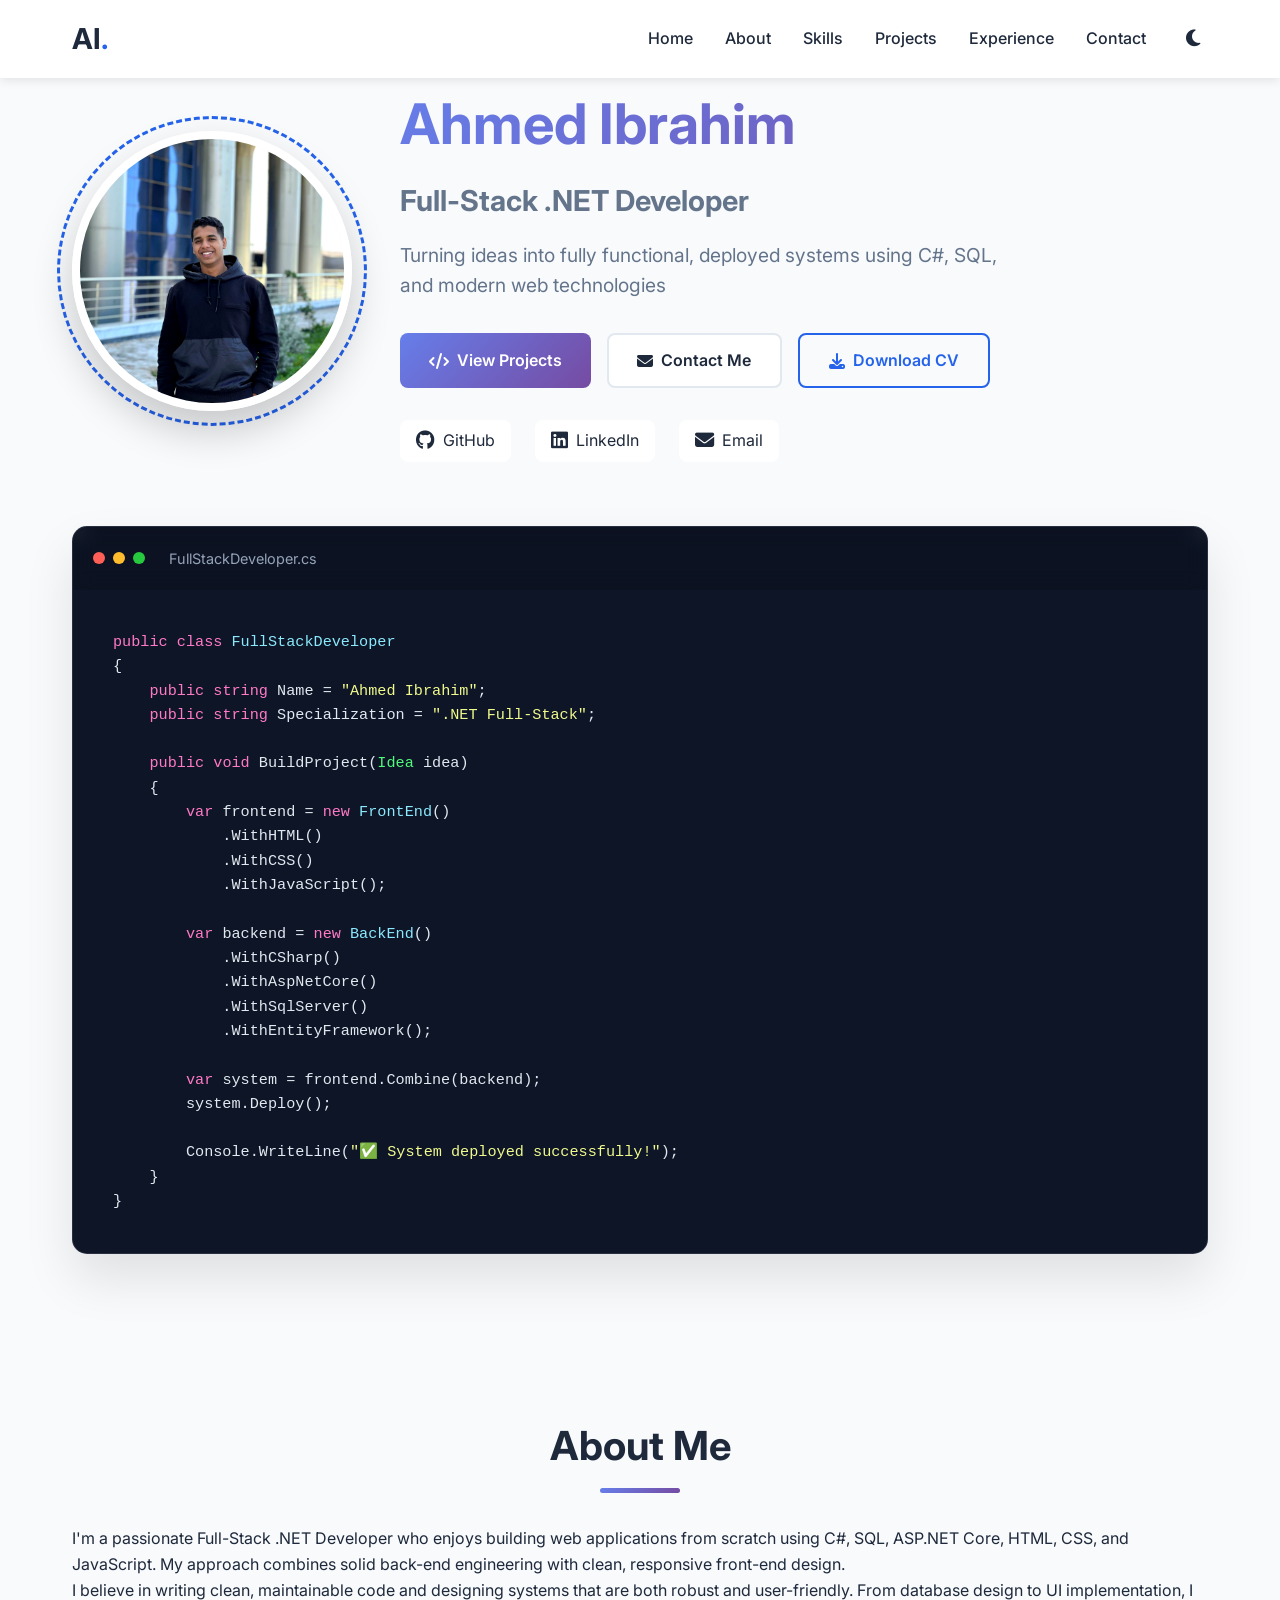
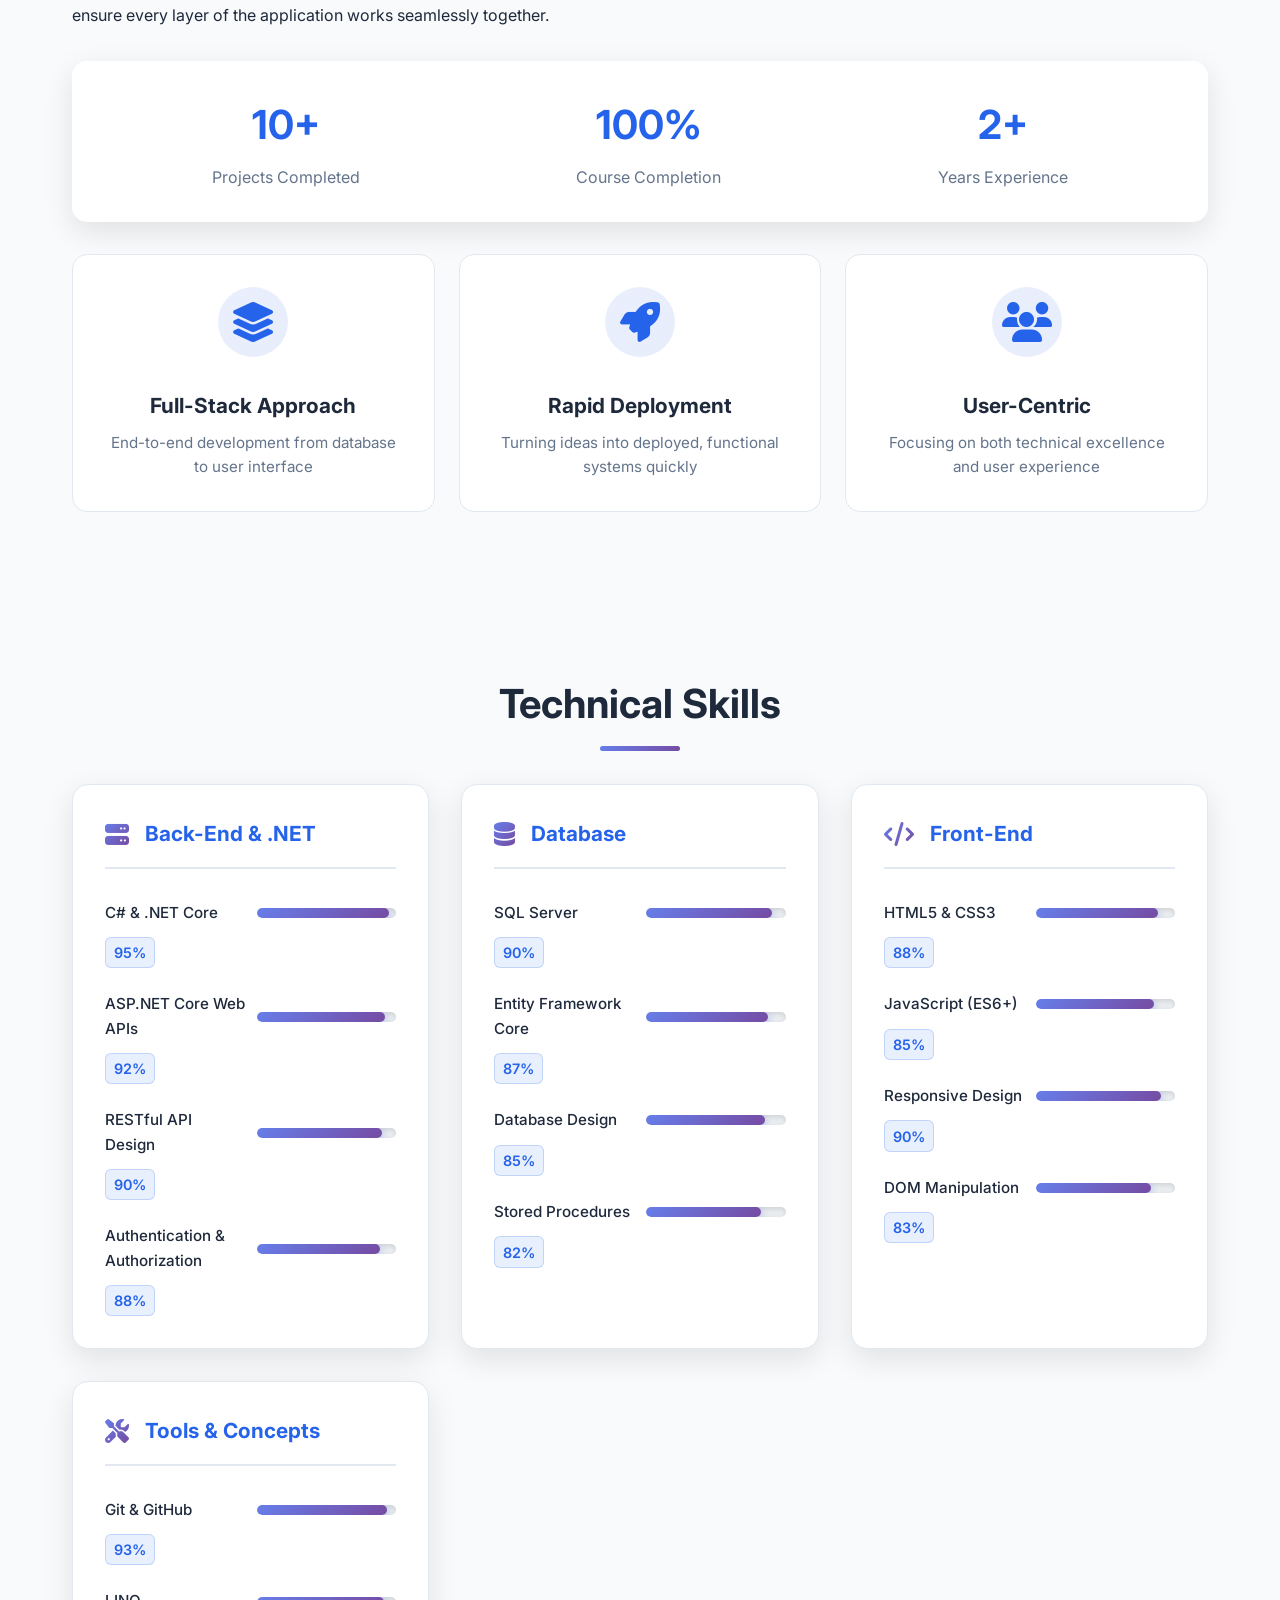
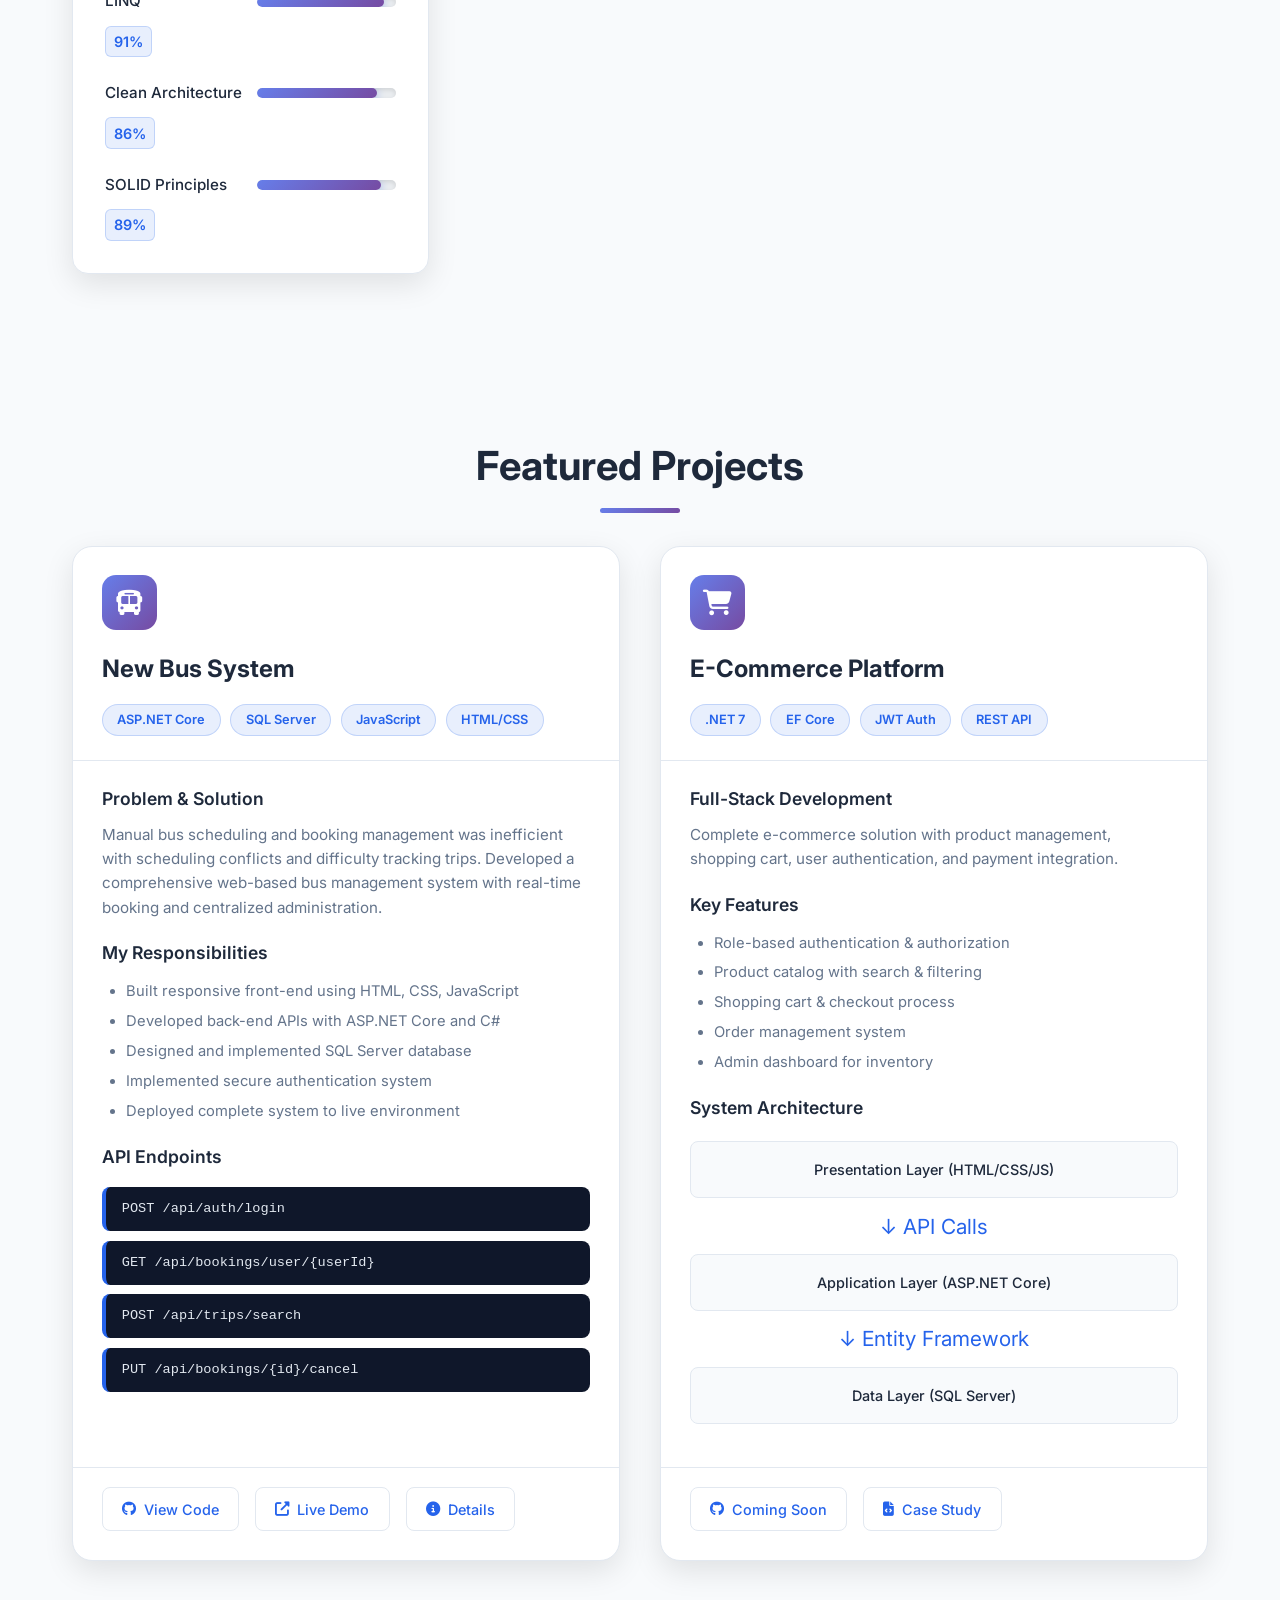
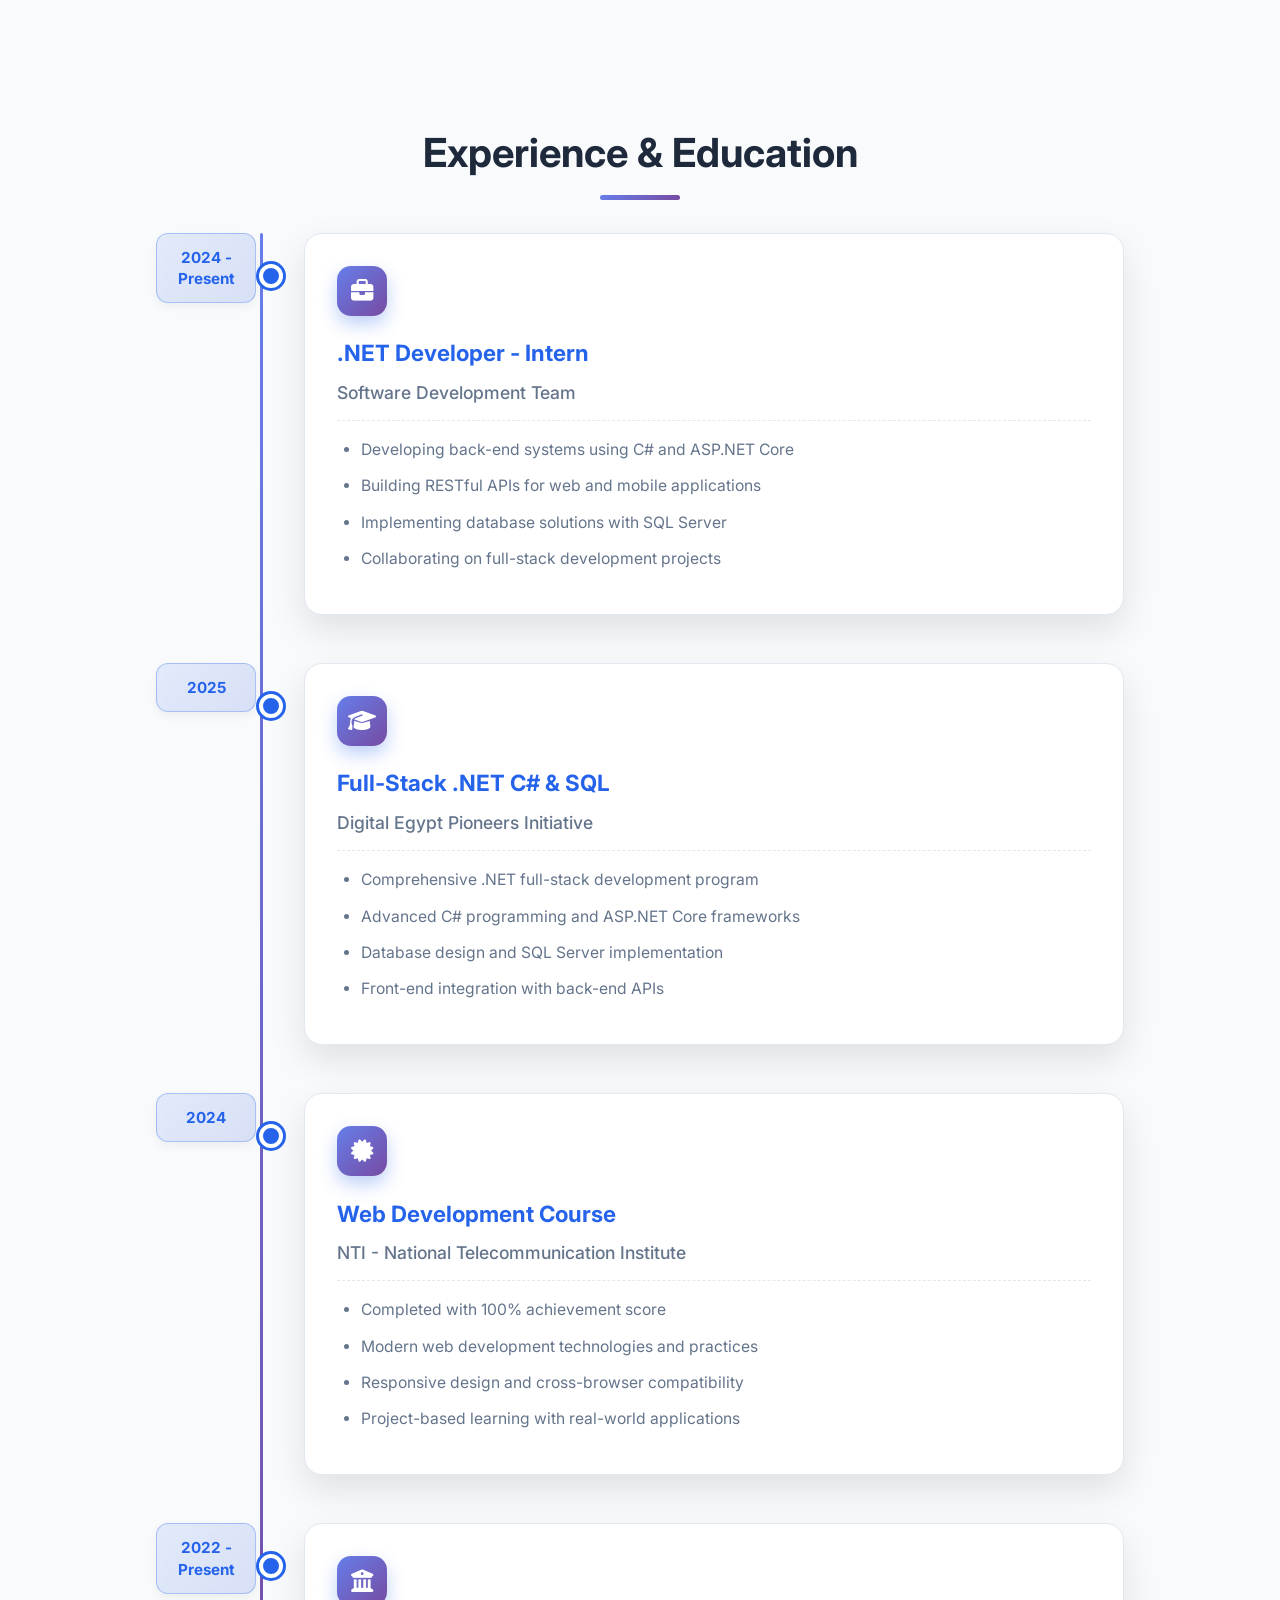
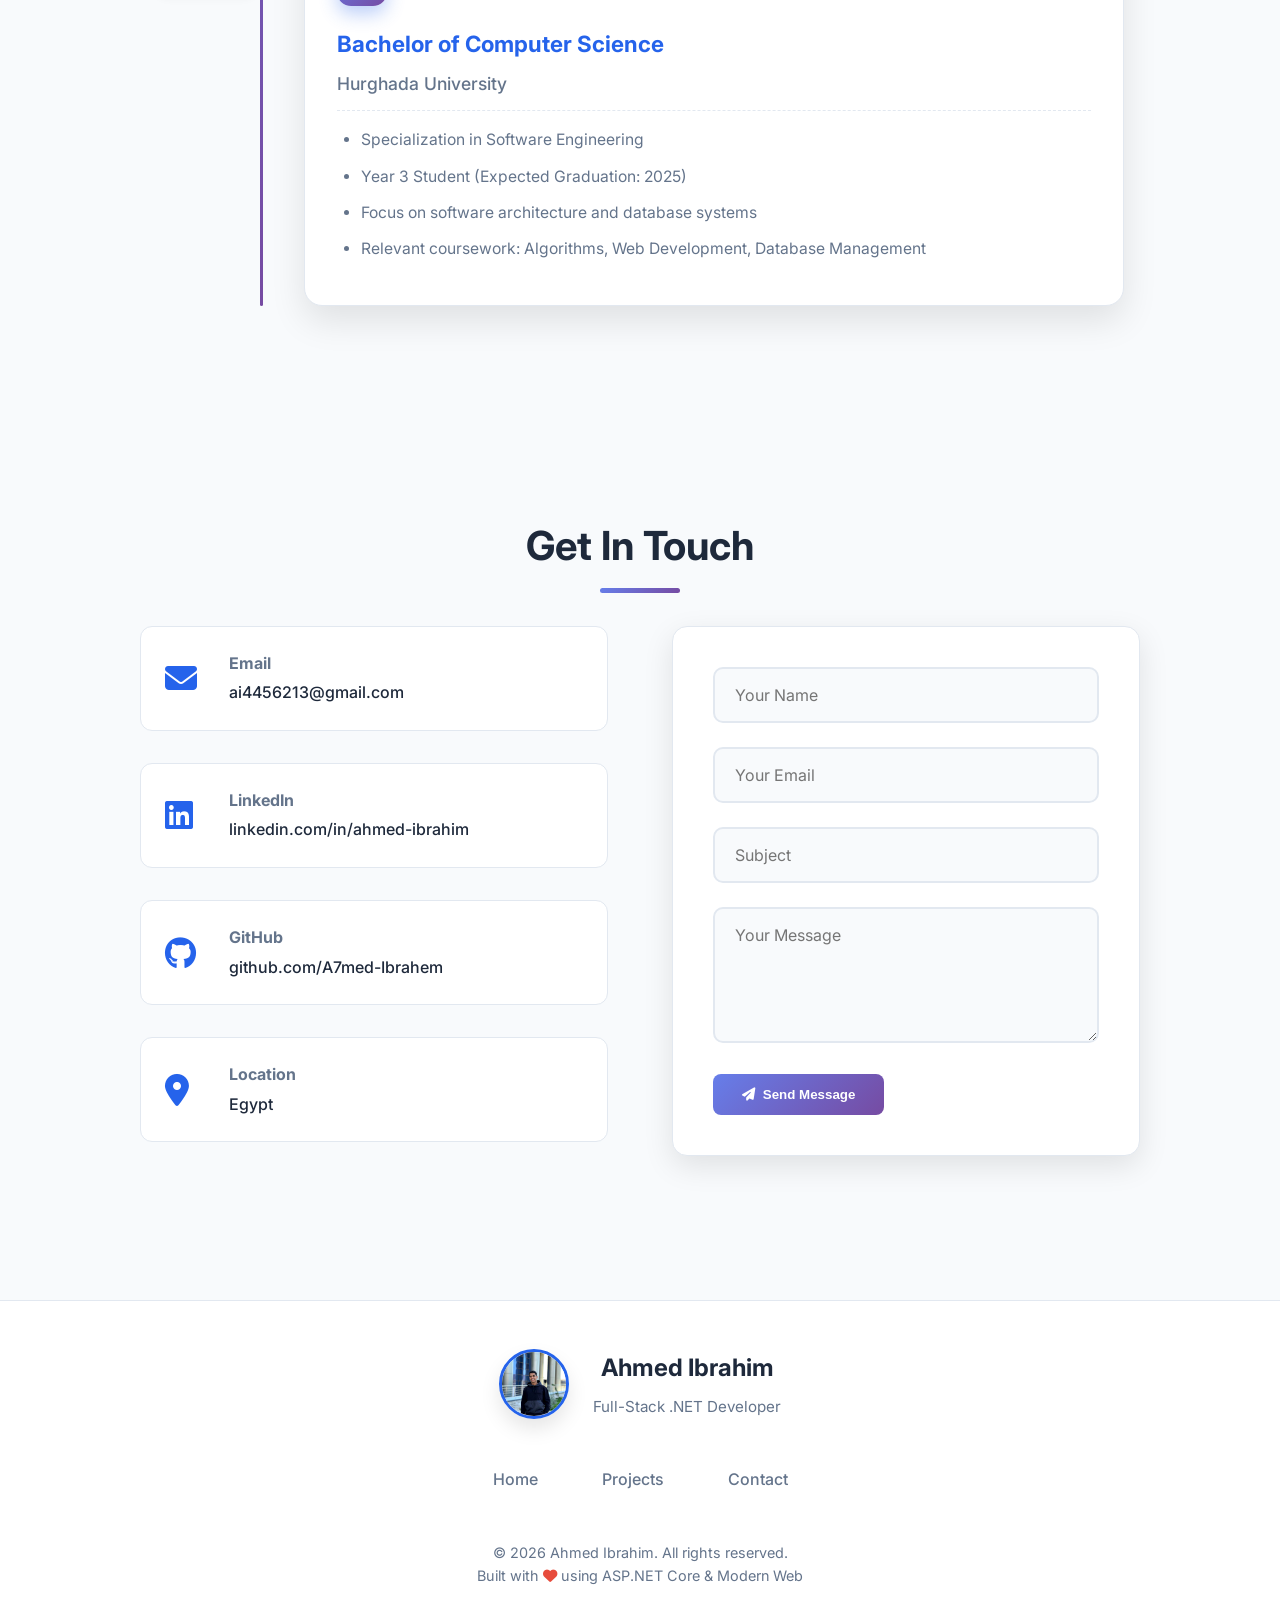
==== commit 65e30278: "A minor adjustment to the button and page splitting" ====
--- a/index.html
+++ b/index.html
@@ -1,4 +1,4 @@
-<!doctype html>
+<!DOCTYPE html>
 <html lang="en">
   <head>
     <meta charset="UTF-8" />
@@ -70,14 +70,11 @@
           <div class="profile-photo-container">
             <div class="profile-photo">
               <img
-                src="photo.jpg.jpeg"
+                src="image/photo.jpg.jpeg"
                 alt="Ahmed Ibrahim - Full Stack .NET Developer"
                 class="profile-img"
                 id="profileImg"
-                onerror="
-                  this.src =
-                    '[data-uri]'
-                "
+                onerror="this.src='[data-uri]'"
               />
               <div class="photo-frame"></div>
             </div>
@@ -100,7 +97,7 @@
                 <i class="fas fa-envelope"></i> Contact Me
               </a>
               <a
-                href="assets/Ahmed_Ibrahim_CV.pdf"
+                href="Dipak_Dey__CV.pdf"
                 class="btn btn-outline"
                 download
               >
@@ -654,7 +651,7 @@
         <div class="footer-content">
           <div class="footer-logo">
             <div class="footer-photo">
-              <img src="photo.jpg.jpeg" alt="Ahmed Ibrahim" />
+              <img src="image/photo.jpg.jpeg" alt="Ahmed Ibrahim" />
             </div>
             <div class="footer-info">
               <h3>Ahmed Ibrahim</h3>
@@ -666,9 +663,6 @@
             <a href="#home">Home</a>
             <a href="#projects">Projects</a>
             <a href="#contact">Contact</a>
-            <a href="#" id="back-to-top"
-              >Back to Top <i class="fas fa-arrow-up"></i
-            ></a>
           </div>
 
           <div class="footer-copyright">
@@ -685,6 +679,13 @@
         </div>
       </div>
     </footer>
+
+    <!-- Back to Top Button (موجود برا الفوتر عشان يشتغل صح) -->
+    <a href="#" id="back-to-top" aria-label="Back to top">
+      <i class="fas fa-arrow-up"></i>
+    </a>
+
+    <!-- Image Lightbox -->
     <div class="image-lightbox" id="imageLightbox">
       <span class="close-lightbox">&times;</span>
       <img id="lightboxImg" alt="Profile Preview" />
@@ -692,4 +693,4 @@
 
     <script src="script.js"></script>
   </body>
-</html>
+</html>
--- a/style.css
+++ b/style.css
@@ -12,6 +12,7 @@
     --code-bg: #0f172a;
     --gradient: linear-gradient(135deg, #667eea 0%, #764ba2 100%);
     --gradient-primary: linear-gradient(135deg, #2563eb 0%, #1d4ed8 100%);
+    --skill-bg: #e9ecef;
 }
 
 [data-theme="dark"] {
@@ -25,6 +26,7 @@
     --border: #334155;
     --shadow: rgba(0, 0, 0, 0.3);
     --code-bg: #020617;
+    --skill-bg: #2d3748;
 }
 
 /* Reset & Base */
@@ -93,7 +95,7 @@
     border: 8px solid var(--surface);
     box-shadow: 0 20px 40px rgba(0,0,0,0.2);
     transition: transform 0.4s ease, box-shadow 0.4s ease, border-color 0.4s ease;
-    image-rendering: auto;
+    cursor: zoom-in;
 }
 
 .image-lightbox {
@@ -129,9 +131,6 @@
     font-size: 40px;
     color: #fff;
     cursor: pointer;
-}
-.profile-img {
-    cursor: zoom-in;
 }
 
 @keyframes zoomIn {
@@ -163,11 +162,6 @@
     animation: rotate 20s linear infinite;
 }
 
-@keyframes float {
-    0%, 100% { transform: translateY(0); }
-    50% { transform: translateY(-10px); }
-}
-
 @keyframes rotate {
     0% { transform: rotate(0deg); }
     100% { transform: rotate(360deg); }
@@ -287,7 +281,7 @@
     font-size: 1.2rem;
 }
 
-/* About Section Updates */
+/* About Section */
 .about-stats {
     display: flex;
     justify-content: space-around;
@@ -312,360 +306,11 @@
     color: var(--text-light);
 }
 
-/* Skills Section Updates */
-.skill-percent {
-    font-size: 0.9rem;
-    color: var(--primary);
-    font-weight: 600;
-    margin-left: 1rem;
-}
-
-.skill-level::after {
-    animation-delay: calc(var(--animation-order, 0) * 0.2s);
-}
-
-/* Project Card Updates */
-.project-icon {
-    width: 50px;
-    height: 50px;
-    background: var(--gradient);
-    border-radius: 12px;
-    display: flex;
-    align-items: center;
-    justify-content: center;
-    margin-bottom: 1rem;
-    color: white;
-    font-size: 1.5rem;
-}
-
-.project-header {
-    display: flex;
-    flex-direction: column;
-    align-items: flex-start;
-}
-
-/* Timeline Updates */
-.timeline-icon {
-    width: 40px;
-    height: 40px;
-    background: var(--gradient);
-    border-radius: 50%;
-    display: flex;
-    align-items: center;
-    justify-content: center;
-    color: white;
-    margin-bottom: 1rem;
-}
-
-/* Footer Updates */
-.footer-content {
-    display: flex;
-    flex-direction: column;
-    gap: 2rem;
-}
-
-.footer-logo {
-    display: flex;
-    align-items: center;
-    gap: 1rem;
-}
-
-.footer-photo {
-    width: 60px;
-    height: 60px;
-}
-
-.footer-photo img {
-    width: 100%;
-    height: 100%;
-    border-radius: 50%;
-    object-fit: cover;
-    border: 3px solid var(--primary);
-}
-
-.footer-links {
-    display: flex;
-    flex-wrap: wrap;
-    gap: 1rem;
-    justify-content: center;
-}
-
-.footer-links a {
-    color: var(--text-light);
-    text-decoration: none;
-    transition: color 0.3s;
-}
-
-.footer-links a:hover {
-    color: var(--primary);
-}
-
-.footer-copyright {
-    text-align: center;
-    color: var(--text-light);
-    font-size: 0.9rem;
-}
-
-#back-to-top {
-    position: fixed;
-    bottom: 30px;
-    right: 30px;
-    background: var(--gradient);
-    color: white;
-    width: 50px;
-    height: 50px;
-    border-radius: 50%;
-    display: flex;
-    align-items: center;
-    justify-content: center;
-    text-decoration: none;
-    box-shadow: 0 5px 15px var(--shadow);
-    z-index: 100;
-    opacity: 0;
-    transform: translateY(20px);
-    transition: all 0.3s;
-}
-
-#back-to-top.visible {
-    opacity: 1;
-    transform: translateY(0);
-}
-
-#back-to-top i {
-    font-size: 1.2rem;
-}
-
-#back-to-top span {
-    display: none;
-}
-
-@media (min-width: 768px) {
-    #back-to-top {
-        width: auto;
-        height: auto;
-        padding: 0.8rem 1.5rem;
-        border-radius: 25px;
-    }
-    
-    #back-to-top span {
-        display: inline;
-        margin-right: 0.5rem;
-    }
-    
-    #back-to-top i {
-        font-size: 1rem;
-    }
-}
-
-/* Code Window */
-.code-window {
-    background: var(--code-bg);
-    border-radius: 10px;
-    overflow: hidden;
-    box-shadow: 0 20px 40px var(--shadow);
-    margin-top: 2rem;
-}
-
-.code-header {
-    display: flex;
-    align-items: center;
-    padding: 1rem;
-    background: rgba(255, 255, 255, 0.1);
-}
-
-.code-dot {
-    width: 12px;
-    height: 12px;
-    border-radius: 50%;
-    margin-right: 0.5rem;
-}
-
-.red { background: #ff5f56; }
-.yellow { background: #ffbd2e; }
-.green { background: #27ca3f; }
-
-.code-title {
-    color: #94a3b8;
-    margin-left: 1rem;
-    font-size: 0.9rem;
-}
-
-.code-content {
-    padding: 2rem;
-    font-family: 'Courier New', monospace;
-    font-size: 0.9rem;
-    line-height: 1.5;
-    color: #e2e8f0;
-    overflow-x: auto;
-}
-
-.code-keyword { color: #ff79c6; }
-.code-class { color: #8be9fd; }
-.code-interface { color: #50fa7b; }
-.code-comment { color: #6272a4; }
-.code-string { color: #f1fa8c; }
-
-/* Navigation */
-.navbar {
-    position: fixed;
-    top: 0;
-    width: 100%;
-    background-color: var(--surface);
-    box-shadow: 0 2px 10px var(--shadow);
-    z-index: 1000;
-    transition: all 0.3s;
-}
-
-.navbar .container {
-    display: flex;
-    justify-content: space-between;
-    align-items: center;
-    padding: 1rem 2rem;
-}
-
-.logo {
-    font-size: 1.8rem;
-    font-weight: 700;
-    color: var(--text);
-    text-decoration: none;
-}
-
-.dot {
-    color: var(--primary);
-}
-
-.nav-links {
-    display: flex;
-    list-style: none;
-    gap: 2rem;
-    align-items: center;
-}
-
-.nav-links a {
-    text-decoration: none;
-    color: var(--text);
-    font-weight: 500;
-    transition: color 0.3s;
-}
-
-.nav-links a:hover {
-    color: var(--primary);
-}
-
-.menu-toggle {
-    display: none;
-    background: none;
-    border: none;
-    color: var(--text);
-    font-size: 1.5rem;
-    cursor: pointer;
-}
-
-#theme-toggle {
-    background: none;
-    border: none;
-    color: var(--text);
-    cursor: pointer;
-    font-size: 1.2rem;
-    padding: 0.5rem;
-    border-radius: 50%;
-    transition: background-color 0.3s;
-}
-
-#theme-toggle:hover {
-    background-color: var(--border);
-}
-
-/* Responsive Design */
-@media (max-width: 992px) {
-    .hero-content {
-        flex-direction: column;
-        text-align: center;
-    }
-    
-    .hero-social {
-        justify-content: center;
-    }
-    
-    .nav-links {
-        display: none;
-    }
-    
-    .menu-toggle {
-        display: block;
-    }
-    
-    .nav-links.active {
-        display: flex;
-        flex-direction: column;
-        position: absolute;
-        top: 100%;
-        left: 0;
-        right: 0;
-        background: var(--surface);
-        padding: 2rem;
-        box-shadow: 0 10px 20px var(--shadow);
-    }
-}
-
-@media (max-width: 768px) {
-    .section-title {
-        font-size: 2rem;
-    }
-    
-    .hero-title {
-        font-size: 2.5rem;
-    }
-    
-    .hero-subtitle {
-        font-size: 1.5rem;
-    }
-    
-    .container {
-        padding: 0 1rem;
-    }
-    
-    .about-stats {
-        flex-direction: column;
-        gap: 1.5rem;
-    }
-    
-    .profile-photo {
-        width: 220px;
-        height: 220px;
-    }
-}
-
-/* Animations */
-@keyframes fadeInUp {
-    from {
-        opacity: 0;
-        transform: translateY(30px);
-    }
-    to {
-        opacity: 1;
-        transform: translateY(0);
-    }
-}
-
-@keyframes fillSkill {
-    from {
-        width: 0;
-    }
-    to {
-        width: attr(data-level);
-    }
-}
-
-.fade-in {
-    animation: fadeInUp 0.6s ease-out forwards;
-}
-/* Fix for About Highlights Section */
 .about-highlights {
     display: grid;
-    grid-template-columns: repeat(auto-fit, minmax(280px, 1fr));
-    gap: 2rem;
-    margin-top: 3rem;
+    grid-template-columns: repeat(auto-fit, minmax(250px, 1fr));
+    gap: 1.5rem;
+    margin-top: 2rem;
 }
 
 .highlight {
@@ -714,160 +359,207 @@
     flex-grow: 1;
 }
 
-/* Fix About Content Layout */
-.about-content {
-    display: flex;
-    flex-direction: column;
-    gap: 3rem;
-}
-
-.about-text {
-    flex: 1;
-}
-
-/* Responsive Fixes */
-@media (max-width: 768px) {
-    .about-highlights {
-        grid-template-columns: 1fr;
-        gap: 1.5rem;
-    }
-    
-    .highlight {
-        padding: 1.5rem;
-    }
-}
-
-@media (min-width: 992px) {
-    .about-content {
-        flex-direction: row;
-        align-items: flex-start;
-    }
-    
-    .about-text {
-        flex: 1;
-        padding-right: 3rem;
-    }
-    
-    .about-highlights {
-        flex: 0 0 350px;
-        margin-top: 0;
-    }
-}
-
-/* Fix About Stats */
-.about-stats {
+/* ===== Skills Section - مع الأشرطة الممتلئة ===== */
+.skills-grid {
     display: grid;
-    grid-template-columns: repeat(auto-fit, minmax(150px, 1fr));
-    gap: 1.5rem;
-    margin: 2.5rem 0;
+    grid-template-columns: repeat(auto-fit, minmax(300px, 1fr));
+    gap: 2rem;
+    margin-top: 3rem;
+}
+
+.skill-category {
+    background: var(--surface);
+    border-radius: 16px;
     padding: 2rem;
-    background: var(--surface);
-    border-radius: 15px;
     box-shadow: 0 10px 30px var(--shadow);
     border: 1px solid var(--border);
-}
-
-.stat {
-    text-align: center;
-    padding: 1rem;
-}
-
-.stat h3 {
-    font-size: 2.5rem;
-    color: var(--primary);
-    margin-bottom: 0.5rem;
+    transition: transform 0.3s ease, box-shadow 0.3s ease;
+}
+
+.skill-category:hover {
+    transform: translateY(-5px);
+    box-shadow: 0 20px 40px var(--shadow);
+    border-color: var(--primary);
+}
+
+.skill-category h3 {
+    display: flex;
+    align-items: center;
+    gap: 1rem;
+    margin-bottom: 2rem;
+    color: var(--primary);
+    font-size: 1.3rem;
+    border-bottom: 2px solid var(--border);
+    padding-bottom: 1rem;
+}
+
+.skill-category h3 i {
+    font-size: 1.5rem;
     background: var(--gradient);
     -webkit-background-clip: text;
     -webkit-text-fill-color: transparent;
-    background-clip: text;
-}
-
-.stat p {
-    color: var(--text-light);
-    font-size: 0.9rem;
+}
+
+.skill-list {
+    display: flex;
+    flex-direction: column;
+    gap: 1.5rem;
+}
+
+.skill-item {
+    display: flex;
+    flex-wrap: wrap;
+    align-items: center;
+    gap: 0.75rem;
+    width: 100%;
+}
+
+/* اسم اللغة */
+.skill-item span:first-child {
+    flex: 0 0 140px;
+    font-size: 0.95rem;
     font-weight: 500;
-}
-
-/* Skills Grid Fix */
-.skills-grid {
-    display: grid;
-    grid-template-columns: repeat(auto-fit, minmax(280px, 1fr));
-    gap: 2rem;
-}
-
-.skill-category {
-    background: var(--surface);
-    padding: 2rem;
-    border-radius: 15px;
-    box-shadow: 0 10px 30px var(--shadow);
-    border: 1px solid var(--border);
-    transition: transform 0.3s ease;
-}
-
-.skill-category:hover {
-    transform: translateY(-5px);
-}
-
-.skill-category h3 {
-    display: flex;
-    align-items: center;
-    gap: 0.75rem;
-    margin-bottom: 1.5rem;
-    color: var(--primary);
-    font-size: 1.2rem;
-    padding-bottom: 1rem;
-    border-bottom: 2px solid var(--border);
-}
-
-.skill-list {
-    display: flex;
-    flex-direction: column;
-    gap: 1.25rem;
-}
-
-.skill-item {
-    display: flex;
-    align-items: center;
-    justify-content: space-between;
-    gap: 1rem;
-}
-
-.skill-item span:first-child {
+    color: var(--text);
+}
+
+/* حاوية الشريط */
+.skill-level {
     flex: 1;
-    font-size: 0.95rem;
-    color: var(--text);
-}
-
-.skill-level {
-    flex: 0 0 100px;
-    height: 8px;
-    background: var(--border);
-    border-radius: 4px;
+    height: 10px;
+    background: var(--skill-bg);
+    border-radius: 10px;
     overflow: hidden;
     position: relative;
-}
-
-.skill-level::after {
+    min-width: 120px;
+    box-shadow: inset 0 2px 4px rgba(0,0,0,0.1);
+}
+
+/* الشريط الممتلئ (هيتحرك بالجافاسكريبت) */
+.skill-level::before {
     content: '';
     position: absolute;
     left: 0;
     top: 0;
     height: 100%;
+    width: 0;
     background: var(--gradient);
-    width: 0;
-    animation: fillSkill 1.5s ease-out forwards;
-    animation-delay: calc(var(--animation-order, 0) * 0.2s);
-}
-
+    border-radius: 10px;
+    transition: width 1.5s cubic-bezier(0.4, 0, 0.2, 1);
+    box-shadow: 0 2px 8px rgba(37, 99, 235, 0.4);
+}
+
+/* النسبة المئوية */
 .skill-percent {
-    flex: 0 0 40px;
+    flex: 0 0 45px;
     font-size: 0.9rem;
-    color: var(--primary);
     font-weight: 600;
+    color: var(--primary);
     text-align: right;
-}
-
-/* Timeline Fix */
+    background: rgba(37, 99, 235, 0.1);
+    padding: 0.2rem 0.5rem;
+    border-radius: 6px;
+    border: 1px solid rgba(37, 99, 235, 0.2);
+}
+
+/* للشاشات الصغيرة */
+@media (max-width: 768px) {
+    .skill-item {
+        flex-wrap: wrap;
+    }
+    
+    .skill-item span:first-child {
+        flex: 1 1 100%;
+        margin-bottom: 0.25rem;
+    }
+    
+    .skill-level {
+        flex: 1;
+    }
+    
+    .skill-percent {
+        flex: 0 0 45px;
+    }
+}
+
+/* إضافة تأخيرات مختلفة لكل مهارة */
+.skill-item:nth-child(1) .skill-level::before { transition-delay: 0.1s; }
+.skill-item:nth-child(2) .skill-level::before { transition-delay: 0.2s; }
+.skill-item:nth-child(3) .skill-level::before { transition-delay: 0.3s; }
+.skill-item:nth-child(4) .skill-level::before { transition-delay: 0.4s; }
+
+/* Projects Section */
+.project-card {
+    background: var(--surface);
+    border-radius: 20px;
+    overflow: hidden;
+    box-shadow: 0 15px 40px var(--shadow);
+    border: 1px solid var(--border);
+    transition: all 0.3s ease;
+    height: 100%;
+    display: flex;
+    flex-direction: column;
+}
+
+.project-card:hover {
+    transform: translateY(-10px);
+    box-shadow: 0 25px 60px var(--shadow);
+    border-color: var(--primary);
+}
+
+.project-header {
+    padding: 2rem 2rem 1rem;
+    border-bottom: 1px solid var(--border);
+}
+
+.project-icon {
+    width: 50px;
+    height: 50px;
+    background: var(--gradient);
+    border-radius: 12px;
+    display: flex;
+    align-items: center;
+    justify-content: center;
+    margin-bottom: 1rem;
+    color: white;
+    font-size: 1.5rem;
+}
+
+.project-content {
+    padding: 1.5rem 2rem;
+    flex-grow: 1;
+}
+
+.project-footer {
+    padding: 1.5rem 2rem;
+    border-top: 1px solid var(--border);
+    display: flex;
+    gap: 1rem;
+    flex-wrap: wrap;
+    background: rgba(37, 99, 235, 0.03);
+}
+
+.btn-icon {
+    display: inline-flex;
+    align-items: center;
+    gap: 0.5rem;
+    color: var(--primary);
+    text-decoration: none;
+    font-weight: 500;
+    transition: all 0.3s;
+    padding: 0.5rem 1rem;
+    border-radius: 8px;
+    background: var(--surface);
+    border: 1px solid var(--border);
+}
+
+.btn-icon:hover {
+    background: var(--primary);
+    color: white;
+    border-color: var(--primary);
+    transform: translateY(-2px);
+}
+
+/* Timeline Section */
 .timeline {
     position: relative;
     max-width: 900px;
@@ -895,7 +587,7 @@
     position: absolute;
     left: -50px;
     top: 0;
-    width: 40px;
+    width: 66px;
     text-align: center;
     font-weight: 600;
     color: var(--primary);
@@ -930,44 +622,18 @@
 }
 
 .timeline-icon {
-    width: 50px;
-    height: 50px;
+    width: 40px;
+    height: 40px;
     background: var(--gradient);
-    border-radius: 12px;
+    border-radius: 50%;
     display: flex;
     align-items: center;
     justify-content: center;
+    color: white;
     margin-bottom: 1rem;
-    color: white;
-    font-size: 1.5rem;
-}
-
-.timeline-content h3 {
-    color: var(--primary);
-    margin-bottom: 0.5rem;
-    font-size: 1.3rem;
-}
-
-.timeline-content h4 {
-    color: var(--text-light);
-    margin-bottom: 1rem;
-    font-weight: 500;
-    font-size: 1rem;
-}
-
-.timeline-content ul {
-    padding-left: 1.5rem;
-    margin: 1rem 0;
-}
-
-.timeline-content li {
-    margin-bottom: 0.5rem;
-    color: var(--text-light);
-    font-size: 0.95rem;
-    line-height: 1.6;
-}
-
-/* Contact Form Fix */
+}
+
+/* Contact Section */
 .contact-container {
     display: grid;
     grid-template-columns: 1fr 1fr;
@@ -1054,99 +720,268 @@
     background: var(--surface);
 }
 
-.form-group textarea {
-    resize: vertical;
-    min-height: 120px;
-}
-
-/* Button Fix */
-.btn {
-    display: inline-flex;
-    align-items: center;
+/* Footer */
+.footer {
+    background: var(--surface);
+    padding: 3rem 0 2rem;
+    border-top: 1px solid var(--border);
+    margin-top: 4rem;
+}
+
+.footer-content {
+    display: flex;
+    flex-direction: column;
+    gap: 2.5rem;
+    align-items: center;
+}
+
+.footer-logo {
+    display: flex;
+    align-items: center;
+    gap: 1.5rem;
+    text-align: center;
+}
+
+.footer-photo {
+    width: 70px;
+    height: 70px;
+}
+
+.footer-photo img {
+    width: 100%;
+    height: 100%;
+    border-radius: 50%;
+    object-fit: cover;
+    border: 3px solid var(--primary);
+    box-shadow: 0 10px 20px var(--shadow);
+}
+
+.footer-info h3 {
+    font-size: 1.5rem;
+    margin-bottom: 0.5rem;
+    color: var(--text);
+}
+
+.footer-info p {
+    color: var(--text-light);
+    font-size: 0.95rem;
+}
+
+.footer-links {
+    display: flex;
+    gap: 2rem;
+    flex-wrap: wrap;
     justify-content: center;
-    padding: 1rem 2rem;
-    border-radius: 10px;
-    font-weight: 600;
+}
+
+.footer-links a {
+    color: var(--text-light);
     text-decoration: none;
     transition: all 0.3s;
-    border: none;
-    cursor: pointer;
-    gap: 0.75rem;
-    font-size: 1rem;
-}
-
-.btn-primary {
+    padding: 0.5rem 1rem;
+    border-radius: 8px;
+    font-weight: 500;
+}
+
+.footer-links a:hover {
+    color: var(--primary);
+    background: rgba(37, 99, 235, 0.1);
+}
+
+.footer-copyright {
+    text-align: center;
+    color: var(--text-light);
+    font-size: 0.9rem;
+    line-height: 1.6;
+    max-width: 600px;
+    margin: 0 auto;
+}
+
+/* ===== Back to Top Button - المعدل والمضبوط ===== */
+#back-to-top {
+    position: fixed;
+    bottom: 30px;
+    right: 30px;
     background: var(--gradient);
     color: white;
-    box-shadow: 0 5px 15px rgba(37, 99, 235, 0.2);
-}
-
-.btn-primary:hover {
+    width: 50px;
+    height: 50px;
+    border-radius: 50%;
+    display: flex;
+    align-items: center;
+    justify-content: center;
+    text-decoration: none;
+    box-shadow: 0 4px 15px rgba(37, 99, 235, 0.3);
+    z-index: 1000;
+    opacity: 0;
+    visibility: hidden;
+    transform: translateY(20px);
+    transition: all 0.3s cubic-bezier(0.4, 0, 0.2, 1);
+    border: 2px solid rgba(255, 255, 255, 0.2);
+    font-size: 1.2rem;
+    cursor: pointer;
+    backdrop-filter: blur(5px);
+}
+
+#back-to-top.visible {
+    opacity: 1;
+    visibility: visible;
+    transform: translateY(0);
+}
+
+#back-to-top:hover {
+    transform: translateY(-5px) scale(1.1);
+    background: linear-gradient(135deg, #1d4ed8, #2563eb);
+    box-shadow: 0 8px 25px rgba(37, 99, 235, 0.5);
+    border-color: rgba(255, 255, 255, 0.5);
+}
+
+#back-to-top i {
+    font-size: 1.2rem;
+    transition: transform 0.3s ease;
+}
+
+#back-to-top:hover i {
     transform: translateY(-3px);
-    box-shadow: 0 15px 30px rgba(37, 99, 235, 0.3);
-}
-
-.btn-secondary {
-    background: var(--surface);
+}
+
+/* للشاشات الكبيرة */
+@media (min-width: 768px) {
+    #back-to-top {
+        width: 55px;
+        height: 55px;
+        font-size: 1.3rem;
+        bottom: 40px;
+        right: 40px;
+    }
+    
+    #back-to-top i {
+        font-size: 1.3rem;
+    }
+}
+
+/* Code Window */
+.code-window {
+    background: var(--code-bg);
+    border-radius: 15px;
+    overflow: hidden;
+    box-shadow: 0 25px 50px var(--shadow);
+    border: 1px solid rgba(255, 255, 255, 0.1);
+    margin-top: 3rem;
+}
+
+.code-header {
+    display: flex;
+    align-items: center;
+    padding: 1.25rem;
+    background: rgba(0, 0, 0, 0.2);
+    backdrop-filter: blur(10px);
+}
+
+.code-dot {
+    width: 12px;
+    height: 12px;
+    border-radius: 50%;
+    margin-right: 0.5rem;
+}
+
+.red { background: #ff5f56; }
+.yellow { background: #ffbd2e; }
+.green { background: #27ca3f; }
+
+.code-title {
+    color: #94a3b8;
+    margin-left: 1rem;
+    font-size: 0.9rem;
+}
+
+.code-content {
+    padding: 2.5rem;
+    font-family: 'Fira Code', 'Cascadia Code', 'Courier New', monospace;
+    font-size: 0.95rem;
+    line-height: 1.6;
+    color: #e2e8f0;
+    overflow-x: auto;
+    background: rgba(0, 0, 0, 0.1);
+}
+
+.code-keyword { color: #ff79c6; }
+.code-class { color: #8be9fd; }
+.code-interface { color: #50fa7b; }
+.code-string { color: #f1fa8c; }
+
+/* Navigation */
+.navbar {
+    position: fixed;
+    top: 0;
+    width: 100%;
+    background-color: var(--surface);
+    box-shadow: 0 2px 10px var(--shadow);
+    z-index: 1000;
+    transition: all 0.3s;
+}
+
+.navbar .container {
+    display: flex;
+    justify-content: space-between;
+    align-items: center;
+    padding: 1rem 2rem;
+}
+
+.logo {
+    font-size: 1.8rem;
+    font-weight: 700;
     color: var(--text);
-    border: 2px solid var(--border);
-}
-
-.btn-secondary:hover {
-    border-color: var(--primary);
-    color: var(--primary);
-    transform: translateY(-3px);
-}
-
-/* Responsive Design Fixes */
-@media (max-width: 992px) {
-    .contact-container {
-        grid-template-columns: 1fr;
-        gap: 3rem;
-    }
-    
-    .about-content {
-        flex-direction: column;
-    }
-    
-    .about-text {
-        padding-right: 0;
-    }
-    
-    .about-highlights {
-        width: 100%;
-    }
-}
-
-@media (max-width: 768px) {
-    .timeline {
-        padding-left: 30px;
-    }
-    
-    .timeline::before {
-        left: 15px;
-    }
-    
-    .timeline-date {
-        left: -30px;
-        width: 30px;
-        font-size: 0.8rem;
-    }
-    
-    .timeline-content {
-        padding: 1.5rem;
-    }
-    
-    .contact-form {
-        padding: 1.5rem;
-    }
-    
-    .skills-grid {
-        grid-template-columns: 1fr;
-    }
-}
-
-/* Fix Section Titles */
+    text-decoration: none;
+}
+
+.dot {
+    color: var(--primary);
+}
+
+.nav-links {
+    display: flex;
+    list-style: none;
+    gap: 2rem;
+    align-items: center;
+}
+
+.nav-links a {
+    text-decoration: none;
+    color: var(--text);
+    font-weight: 500;
+    transition: color 0.3s;
+}
+
+.nav-links a:hover {
+    color: var(--primary);
+}
+
+.menu-toggle {
+    display: none;
+    background: none;
+    border: none;
+    color: var(--text);
+    font-size: 1.5rem;
+    cursor: pointer;
+}
+
+#theme-toggle {
+    background: none;
+    border: none;
+    color: var(--text);
+    cursor: pointer;
+    font-size: 1.2rem;
+    padding: 0.5rem;
+    border-radius: 50%;
+    transition: background-color 0.3s;
+}
+
+#theme-toggle:hover {
+    background-color: var(--border);
+}
+
+/* Section Titles */
 .section-title {
     font-size: 2.5rem;
     margin-bottom: 3rem;
@@ -1167,97 +1002,257 @@
     border-radius: 5px;
 }
 
-/* Fix Hero Section */
-.hero {
-    padding-top: 8rem;
-    background: var(--background);
-    position: relative;
-    overflow: hidden;
-}
-
-.hero::before {
-    content: '';
-    position: absolute;
-    top: -50%;
-    right: -20%;
-    width: 80%;
-    height: 150%;
-    background: var(--gradient);
-    opacity: 0.05;
-    border-radius: 50%;
-    transform: rotate(45deg);
-    z-index: 0;
-}
-
-.hero .container {
-    position: relative;
-    z-index: 1;
-}
-
-/* Fix Code Window */
-.code-window {
-    background: var(--code-bg);
-    border-radius: 15px;
-    overflow: hidden;
-    box-shadow: 0 25px 50px var(--shadow);
-    border: 1px solid rgba(255, 255, 255, 0.1);
+/* Responsive Design */
+@media (max-width: 992px) {
+    .hero-content {
+        flex-direction: column;
+        text-align: center;
+    }
+    
+    .hero-social {
+        justify-content: center;
+    }
+    
+    .nav-links {
+        display: none;
+    }
+    
+    .menu-toggle {
+        display: block;
+    }
+    
+    .nav-links.active {
+        display: flex;
+        flex-direction: column;
+        position: absolute;
+        top: 100%;
+        left: 0;
+        right: 0;
+        background: var(--surface);
+        padding: 2rem;
+        box-shadow: 0 10px 20px var(--shadow);
+    }
+    
+    .contact-container {
+        grid-template-columns: 1fr;
+        gap: 3rem;
+    }
+    
+    .about-stats {
+        flex-direction: column;
+        gap: 1.5rem;
+    }
+}
+
+@media (max-width: 768px) {
+    .section-title {
+        font-size: 2rem;
+    }
+    
+    .hero-title {
+        font-size: 2.5rem;
+    }
+    
+    .hero-subtitle {
+        font-size: 1.5rem;
+    }
+    
+    .container {
+        padding: 0 1rem;
+    }
+    
+    .profile-photo {
+        width: 220px;
+        height: 220px;
+    }
+    
+    .timeline {
+        padding-left: 30px;
+    }
+    
+    .timeline::before {
+        left: 15px;
+    }
+    
+    .timeline-date {
+        left: -30px;
+        width: 30px;
+        font-size: 0.8rem;
+    }
+    
+    .timeline-content {
+        padding: 1.5rem;
+    }
+}
+
+/* Animations */
+@keyframes fadeInUp {
+    from {
+        opacity: 0;
+        transform: translateY(30px);
+    }
+    to {
+        opacity: 1;
+        transform: translateY(0);
+    }
+}
+
+.fade-in {
+    animation: fadeInUp 0.6s ease-out forwards;
+}
+/* Projects Section - الإصدار القديم المحسن */
+.projects-grid {
+    display: grid;
+    grid-template-columns: repeat(auto-fit, minmax(350px, 1fr));
+    gap: 2.5rem; /* زيادة المسافة بين المشاريع */
     margin-top: 3rem;
 }
 
-.code-header {
-    display: flex;
-    align-items: center;
-    padding: 1.25rem;
-    background: rgba(0, 0, 0, 0.2);
-    backdrop-filter: blur(10px);
-}
-
-.code-content {
-    padding: 2.5rem;
-    font-family: 'Fira Code', 'Cascadia Code', 'Courier New', monospace;
-    font-size: 0.95rem;
-    line-height: 1.6;
-    color: #e2e8f0;
-    overflow-x: auto;
-    background: rgba(0, 0, 0, 0.1);
-}
-
-/* Fix Project Cards */
 .project-card {
     background: var(--surface);
     border-radius: 20px;
     overflow: hidden;
-    box-shadow: 0 15px 40px var(--shadow);
+    box-shadow: 0 10px 30px var(--shadow);
     border: 1px solid var(--border);
-    transition: all 0.3s ease;
+    transition: transform 0.3s ease, box-shadow 0.3s ease;
     height: 100%;
     display: flex;
     flex-direction: column;
 }
 
 .project-card:hover {
-    transform: translateY(-10px);
-    box-shadow: 0 25px 60px var(--shadow);
+    transform: translateY(-8px);
+    box-shadow: 0 20px 40px var(--shadow);
     border-color: var(--primary);
 }
 
 .project-header {
-    padding: 2rem 2rem 1rem;
+    padding: 1.8rem 1.8rem 1rem;
     border-bottom: 1px solid var(--border);
 }
 
+.project-icon {
+    width: 55px;
+    height: 55px;
+    background: var(--gradient);
+    border-radius: 14px;
+    display: flex;
+    align-items: center;
+    justify-content: center;
+    margin-bottom: 1.2rem;
+    color: white;
+    font-size: 1.6rem;
+}
+
+.project-header h3 {
+    font-size: 1.5rem;
+    margin-bottom: 1rem;
+    color: var(--text);
+}
+
+.project-tags {
+    display: flex;
+    flex-wrap: wrap;
+    gap: 0.6rem;
+    margin-bottom: 0.5rem;
+}
+
+.tag {
+    background: rgba(37, 99, 235, 0.1);
+    color: var(--primary);
+    padding: 0.3rem 0.9rem;
+    border-radius: 20px;
+    font-size: 0.8rem;
+    font-weight: 600;
+    border: 1px solid rgba(37, 99, 235, 0.2);
+}
+
 .project-content {
-    padding: 1.5rem 2rem;
+    padding: 1.5rem 1.8rem;
     flex-grow: 1;
 }
 
+.project-content h4 {
+    font-size: 1.1rem;
+    margin: 1.2rem 0 0.6rem;
+    color: var(--text);
+    font-weight: 600;
+}
+
+.project-content h4:first-of-type {
+    margin-top: 0;
+}
+
+.project-content p {
+    color: var(--text-light);
+    font-size: 0.95rem;
+    line-height: 1.6;
+    margin-bottom: 1rem;
+}
+
+.project-content ul {
+    padding-left: 1.5rem;
+    margin: 0.8rem 0 1.2rem;
+    color: var(--text-light);
+}
+
+.project-content li {
+    margin-bottom: 0.4rem;
+    font-size: 0.92rem;
+}
+
+.api-features {
+    display: flex;
+    flex-direction: column;
+    gap: 0.6rem;
+    margin: 1rem 0;
+}
+
+.api-features code {
+    background: var(--code-bg);
+    color: #e2e8f0;
+    padding: 0.7rem 1rem;
+    border-radius: 8px;
+    font-family: 'Fira Code', monospace;
+    font-size: 0.85rem;
+    border-left: 4px solid var(--primary);
+    overflow-x: auto;
+    white-space: nowrap;
+}
+
+.architecture-diagram {
+    display: flex;
+    flex-direction: column;
+    gap: 0.5rem;
+    margin: 1.2rem 0;
+}
+
+.arch-layer {
+    background: var(--background);
+    padding: 1rem;
+    border-radius: 8px;
+    text-align: center;
+    font-weight: 500;
+    border-left: 4px solid var(--primary);
+    color: var(--text);
+    font-size: 0.9rem;
+    border: 1px solid var(--border);
+}
+
+.arch-arrow {
+    text-align: center;
+    color: var(--primary);
+    font-size: 1.3rem;
+    padding: 0.2rem;
+}
+
 .project-footer {
-    padding: 1.5rem 2rem;
+    padding: 1.2rem 1.8rem 1.8rem;
     border-top: 1px solid var(--border);
     display: flex;
     gap: 1rem;
     flex-wrap: wrap;
-    background: rgba(37, 99, 235, 0.03);
+    background: transparent;
 }
 
 .btn-icon {
@@ -1267,8 +1262,9 @@
     color: var(--primary);
     text-decoration: none;
     font-weight: 500;
+    font-size: 0.9rem;
     transition: all 0.3s;
-    padding: 0.5rem 1rem;
+    padding: 0.6rem 1.2rem;
     border-radius: 8px;
     background: var(--surface);
     border: 1px solid var(--border);
@@ -1278,274 +1274,286 @@
     background: var(--primary);
     color: white;
     border-color: var(--primary);
-    transform: translateY(-2px);
-}
-
-/* Fix API Features */
-.api-features {
-    display: flex;
-    flex-direction: column;
-    gap: 0.75rem;
-    margin: 1rem 0;
-}
-
-.api-features code {
-    background: var(--code-bg);
-    padding: 0.75rem 1rem;
-    border-radius: 8px;
-    font-family: 'Fira Code', 'Courier New', monospace;
-    font-size: 0.9rem;
-    color: #94a3b8;
-    border-left: 4px solid var(--primary);
-    overflow-x: auto;
-    white-space: nowrap;
-}
-
-/* Fix Architecture Diagram */
-.architecture-diagram {
-    display: flex;
-    flex-direction: column;
-    gap: 0.75rem;
-    margin: 1.5rem 0;
-}
-
-.arch-layer {
-    background: var(--background);
-    padding: 1.25rem;
-    border-radius: 10px;
+    transform: translateY(-3px);
+    box-shadow: 0 5px 15px rgba(37, 99, 235, 0.3);
+}
+
+/* Responsive للشاشات الصغيرة */
+@media (max-width: 768px) {
+    .projects-grid {
+        grid-template-columns: 1fr;
+        gap: 2rem;
+    }
+    
+    .project-card {
+        max-width: 100%;
+    }
+    
+    .project-header {
+        padding: 1.5rem 1.5rem 0.8rem;
+    }
+    
+    .project-content {
+        padding: 1.2rem 1.5rem;
+    }
+    
+    .project-footer {
+        padding: 1rem 1.5rem 1.5rem;
+    }
+}
+
+@media (min-width: 769px) and (max-width: 992px) {
+    .projects-grid {
+        grid-template-columns: repeat(2, 1fr);
+        gap: 1.8rem;
+    }
+}
+/* Timeline Section - محسن بالكامل */
+.timeline {
+    position: relative;
+    max-width: 1000px;
+    margin: 3rem auto 0;
+    padding: 0 1rem;
+}
+
+/* الخط الرأسي في النص */
+.timeline::before {
+    content: '';
+    position: absolute;
+    left: 120px; /* تعديل مكان الخط */
+    top: 0;
+    bottom: 0;
+    width: 3px;
+    background: var(--gradient);
+    border-radius: 3px;
+}
+
+.timeline-item {
+    position: relative;
+    margin-bottom: 3rem;
+    display: flex;
+    align-items: flex-start;
+    gap: 2rem;
+}
+
+/* حاوية التاريخ */
+.timeline-date {
+    left: auto;
+    flex: 0 0 100px; /* عرض ثابت للتاريخ */
     text-align: center;
+    font-weight: 700;
+    color: var(--primary);
+    background: linear-gradient(135deg, rgba(37, 99, 235, 0.1), rgba(29, 78, 216, 0.15));
+    padding: 0.8rem 0.5rem;
+    border-radius: 12px;
+    border: 1px solid rgba(37, 99, 235, 0.3);
+    font-size: 0.95rem;
+    line-height: 1.4;
+    backdrop-filter: blur(4px);
+    box-shadow: 0 4px 10px rgba(0,0,0,0.05);
+    position: relative;
+    z-index: 2;
+}
+
+/* المحتوى */
+.timeline-content {
+    flex: 1;
+    background: var(--surface);
+    padding: 2rem;
+    border-radius: 18px;
+    box-shadow: 0 15px 35px var(--shadow);
+    border: 1px solid var(--border);
+    position: relative;
+    transition: all 0.3s ease;
+}
+
+.timeline-content:hover {
+    transform: translateX(5px);
+    border-color: var(--primary);
+    box-shadow: 0 20px 40px var(--shadow);
+}
+
+/* النقطة الملونة على الخط */
+.timeline-content::before {
+    content: '';
+    position: absolute;
+    left: -46px; /* تعديل مكان النقطة */
+    top: 30px;
+    width: 16px;
+    height: 16px;
+    background: var(--primary);
+    border-radius: 50%;
+    border: 4px solid var(--surface);
+    box-shadow: 0 0 0 3px var(--primary);
+    z-index: 3;
+}
+
+.timeline-icon {
+    width: 50px;
+    height: 50px;
+    background: var(--gradient);
+    border-radius: 14px;
+    display: flex;
+    align-items: center;
+    justify-content: center;
+    margin-bottom: 1.2rem;
+    color: white;
+    font-size: 1.4rem;
+    box-shadow: 0 8px 18px rgba(37, 99, 235, 0.3);
+}
+
+.timeline-content h3 {
+    color: var(--primary);
+    margin-bottom: 0.5rem;
+    font-size: 1.4rem;
+    font-weight: 700;
+}
+
+.timeline-content h4 {
+    color: var(--text-light);
+    margin-bottom: 1rem;
     font-weight: 500;
-    border-left: 4px solid var(--primary);
-    color: var(--text);
-    font-size: 0.95rem;
-}
-
-.arch-arrow {
-    text-align: center;
-    color: var(--primary);
-    font-size: 1.5rem;
-    padding: 0.5rem;
-}
-
-/* Fix Footer */
-.footer {
-    background: var(--surface);
-    padding: 3rem 0 2rem;
-    border-top: 1px solid var(--border);
-    margin-top: 4rem;
-}
-
-.footer-content {
-    display: flex;
-    flex-direction: column;
-    gap: 2.5rem;
-    align-items: center;
-}
-
-.footer-logo {
-    display: flex;
-    align-items: center;
-    gap: 1.5rem;
-    text-align: center;
-}
-
-.footer-photo {
-    width: 70px;
-    height: 70px;
-}
-
-.footer-photo img {
-    width: 100%;
-    height: 100%;
-    border-radius: 50%;
-    object-fit: cover;
-    border: 3px solid var(--primary);
-    box-shadow: 0 10px 20px var(--shadow);
-}
-
-.footer-info h3 {
-    font-size: 1.5rem;
-    margin-bottom: 0.5rem;
-    color: var(--text);
-}
-
-.footer-info p {
+    font-size: 1.1rem;
+    padding-bottom: 0.8rem;
+    border-bottom: 1px dashed var(--border);
+}
+
+.timeline-content ul {
+    padding-left: 1.5rem;
+    margin: 1rem 0 0;
+}
+
+.timeline-content li {
+    margin-bottom: 0.7rem;
     color: var(--text-light);
-    font-size: 0.95rem;
-}
-
-.footer-links {
-    display: flex;
-    gap: 2rem;
-    flex-wrap: wrap;
-    justify-content: center;
-}
-
-.footer-links a {
-    color: var(--text-light);
-    text-decoration: none;
-    transition: all 0.3s;
-    padding: 0.5rem 1rem;
-    border-radius: 8px;
-    font-weight: 500;
-}
-
-.footer-links a:hover {
-    color: var(--primary);
-    background: rgba(37, 99, 235, 0.1);
-}
-
-.footer-copyright {
-    text-align: center;
-    color: var(--text-light);
-    font-size: 0.9rem;
+    font-size: 0.98rem;
     line-height: 1.6;
-    max-width: 600px;
-    margin: 0 auto;
-}
-
-.footer-copyright .fa-heart {
-    color: #e74c3c;
-    animation: heartbeat 1.5s infinite;
-}
-
-@keyframes heartbeat {
-    0%, 100% { transform: scale(1); }
-    50% { transform: scale(1.1); }
-}
-
-/* Fix Back to Top Button */
-#back-to-top {
-    position: fixed;
-    bottom: 30px;
-    right: 30px;
-    background: var(--gradient);
-    color: white;
-    width: 60px;
-    height: 60px;
-    border-radius: 50%;
-    display: flex;
-    align-items: center;
-    justify-content: center;
-    text-decoration: none;
-    box-shadow: 0 10px 30px var(--shadow);
-    z-index: 1000;
-    opacity: 0;
-    transform: translateY(20px);
-    transition: all 0.3s ease;
-    border: none;
-    cursor: pointer;
-    font-size: 1.2rem;
-}
-
-#back-to-top.visible {
-    opacity: 1;
-    transform: translateY(0);
-}
-
-#back-to-top:hover {
-    transform: translateY(-5px) scale(1.1);
-    box-shadow: 0 15px 40px var(--shadow);
-}
-
-/* Fix Mobile Menu */
+}
+
+/* ===== تحسين للتابلت ===== */
 @media (max-width: 992px) {
-    .nav-links {
+    .timeline::before {
+        left: 100px;
+    }
+    
+    .timeline-date {
+        flex: 0 0 90px;
+        font-size: 0.9rem;
+        padding: 0.7rem 0.4rem;
+        left: auto;
+    }
+    
+    .timeline-content::before {
+        left: -36px;
+    }
+}
+
+/* ===== تحسين للموبايل - الأهم هنا ===== */
+@media (max-width: 768px) {
+    .timeline {
+        padding: 0 0.5rem;
+    }
+    
+    /* إخفاء الخط الرأسي في الموبايل */
+    .timeline::before {
         display: none;
-        position: fixed;
-        top: 70px;
-        left: 0;
-        right: 0;
+    }
+    
+    /* تغيير طريقة عرض كل عنصر */
+    .timeline-item {
+        flex-direction: column;
+        gap: 0.8rem;
+        margin-bottom: 2.5rem;
         background: var(--surface);
-        padding: 2rem;
-        box-shadow: 0 20px 40px var(--shadow);
-        border-top: 1px solid var(--border);
-        z-index: 999;
-    }
-    
-    .nav-links.active {
-        display: flex;
-        flex-direction: column;
-        gap: 1rem;
-    }
-    
-    .nav-links li {
+        padding: 1.2rem;
+        border-radius: 20px;
+        box-shadow: 0 8px 20px var(--shadow);
+        border: 1px solid var(--border);
+    }
+    
+    /* التاريخ في الموبايل - يبقى شريط كامل فوق */
+    .timeline-date {
+        flex: auto;
+        width: 60%;
+        left: auto;
+        text-align: center;
+        font-size: 0.95rem;
+        padding: 0.7rem 0.5rem;
+        background: linear-gradient(135deg, rgba(37, 99, 235, 0.15), rgba(29, 78, 216, 0.2));
+        border-radius: 12px;
+        font-weight: 700;
+        letter-spacing: 0.5px;
+        border: 1px solid var(--primary);
+        color: var(--primary);
+        box-shadow: 0 4px 8px rgba(0,0,0,0.05);
+    }
+    
+    /* المحتوى في الموبايل - من غير البوردر العلوي */
+    .timeline-content {
         width: 100%;
-    }
-    
-    .nav-links a {
-        display: block;
+        padding: 0;
+        background: transparent;
+        box-shadow: none;
+        border: none;
+    }
+    
+    .timeline-content:hover {
+        transform: none;
+        border: none;
+        box-shadow: none;
+    }
+    
+    /* إخفاء النقطة في الموبايل */
+    .timeline-content::before {
+        display: none;
+    }
+    
+    /* الأيقونة في الموبايل */
+    .timeline-icon {
+        width: 45px;
+        height: 45px;
+        border-radius: 12px;
+        font-size: 1.3rem;
+        margin-bottom: 1rem;
+    }
+    
+    .timeline-content h3 {
+        font-size: 1.3rem;
+    }
+    
+    .timeline-content h4 {
+        font-size: 1rem;
+        padding-bottom: 0.6rem;
+    }
+    
+    .timeline-content li {
+        font-size: 0.92rem;
+        margin-bottom: 0.6rem;
+    }
+}
+
+/* تحسين للشاشات الصغيرة جداً */
+@media (max-width: 480px) {
+    .timeline-item {
         padding: 1rem;
-        border-radius: 8px;
-        transition: all 0.3s;
-    }
-    
-    .nav-links a:hover {
-        background: rgba(37, 99, 235, 0.1);
-        color: var(--primary);
-    }
-    
-    #theme-toggle {
-        margin-left: auto;
-    }
-}
-
-/* Fix Scrollbar */
-::-webkit-scrollbar {
-    width: 10px;
-}
-
-::-webkit-scrollbar-track {
-    background: var(--background);
-}
-
-::-webkit-scrollbar-thumb {
-    background: var(--primary);
-    border-radius: 5px;
-}
-
-::-webkit-scrollbar-thumb:hover {
-    background: var(--primary-dark);
-}
-
-/* Fix Selection Color */
-::selection {
-    background: rgba(37, 99, 235, 0.3);
-    color: var(--text);
-}
-
-/* Fix Focus Styles */
-:focus {
-    outline: 2px solid var(--primary);
-    outline-offset: 2px;
-}
-
-:focus:not(:focus-visible) {
-    outline: none;
-}
-
-/* Fix Print Styles */
-@media print {
-    .navbar,
-    .hero-social,
-    .hero-buttons,
-    #back-to-top,
-    .footer-links {
-        display: none !important;
-    }
-    
-    body {
-        background: white !important;
-        color: black !important;
-    }
-    
-    .container {
-        max-width: 100% !important;
-        padding: 0 !important;
-    }
-    
-    section {
-        padding: 2rem 0 !important;
-        page-break-inside: avoid;
+    }
+    
+    .timeline-date {
+        font-size: 0.9rem;
+        padding: 0.6rem 0.4rem;
+    }
+    
+    .timeline-icon {
+        width: 40px;
+        height: 40px;
+        font-size: 1.2rem;
+    }
+    
+    .timeline-content h3 {
+        font-size: 1.2rem;
+    }
+    
+    .timeline-content ul {
+        padding-left: 1.2rem;
     }
 }
